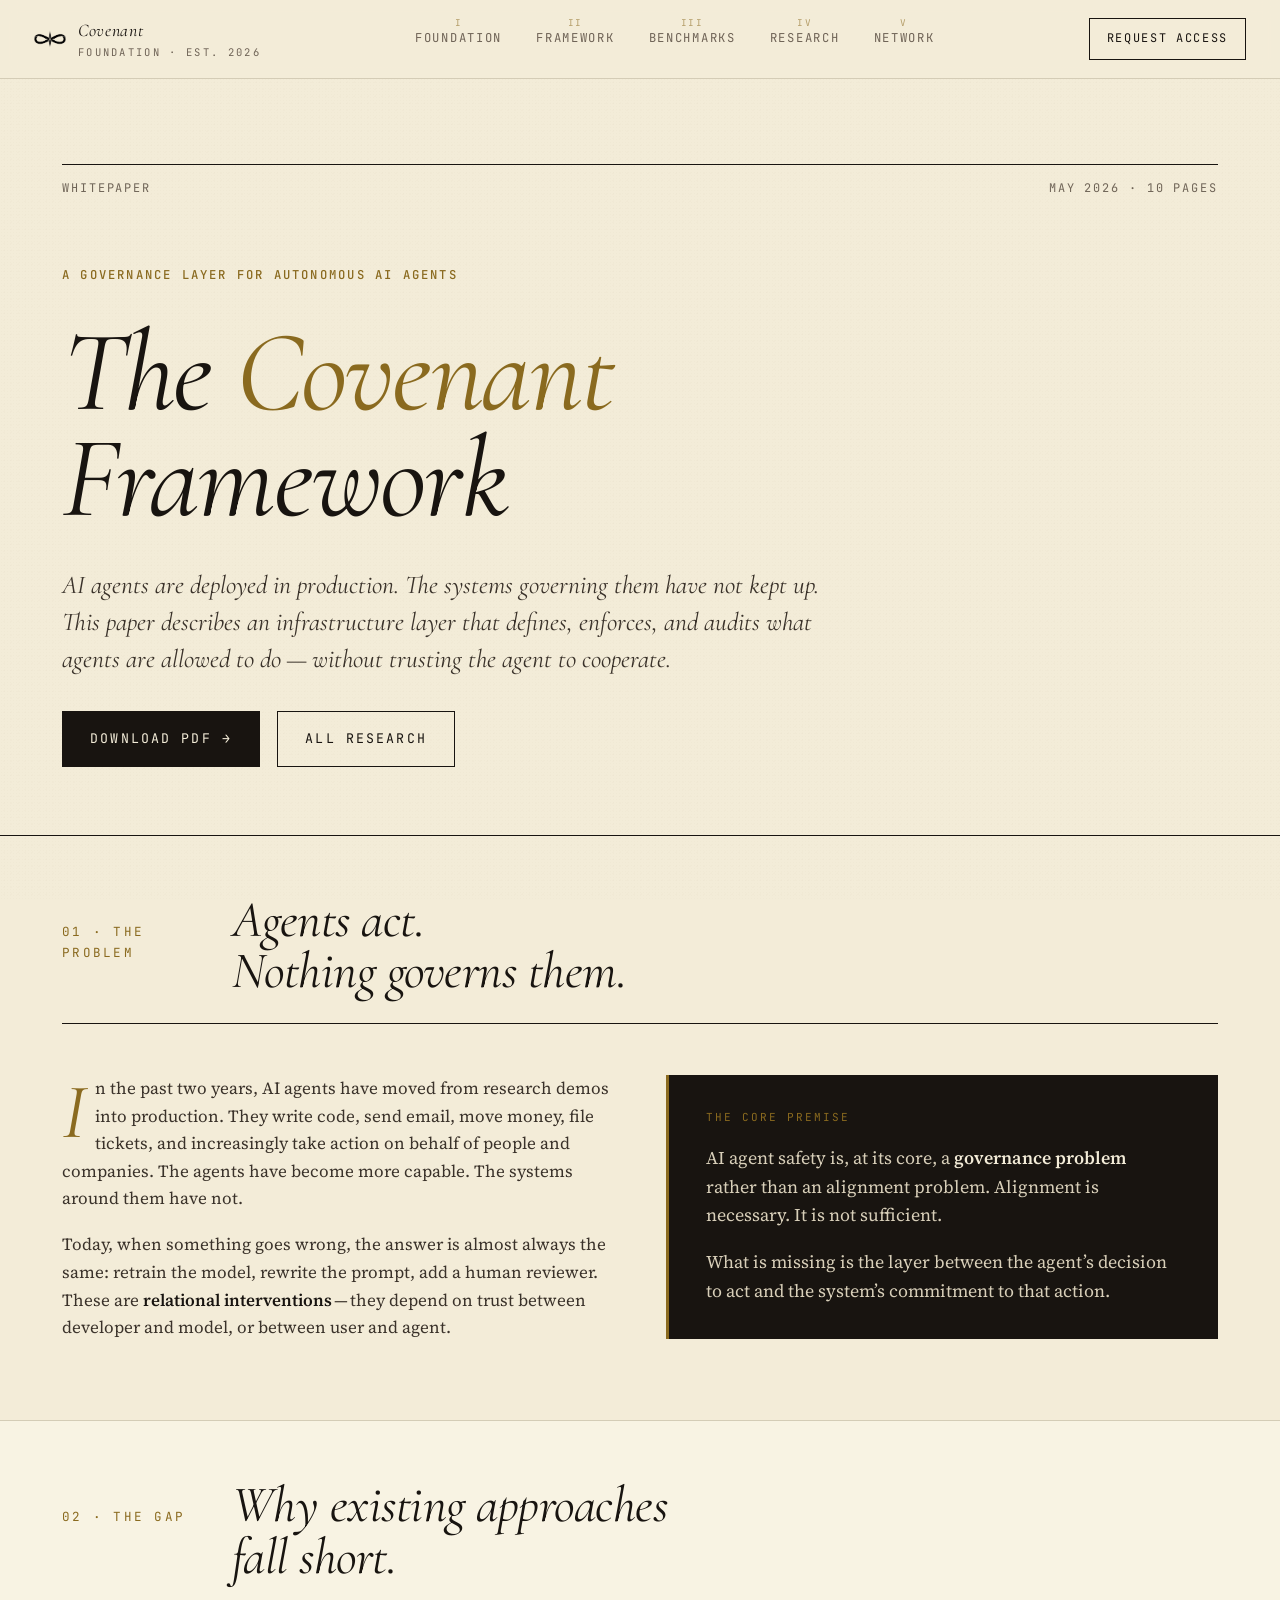
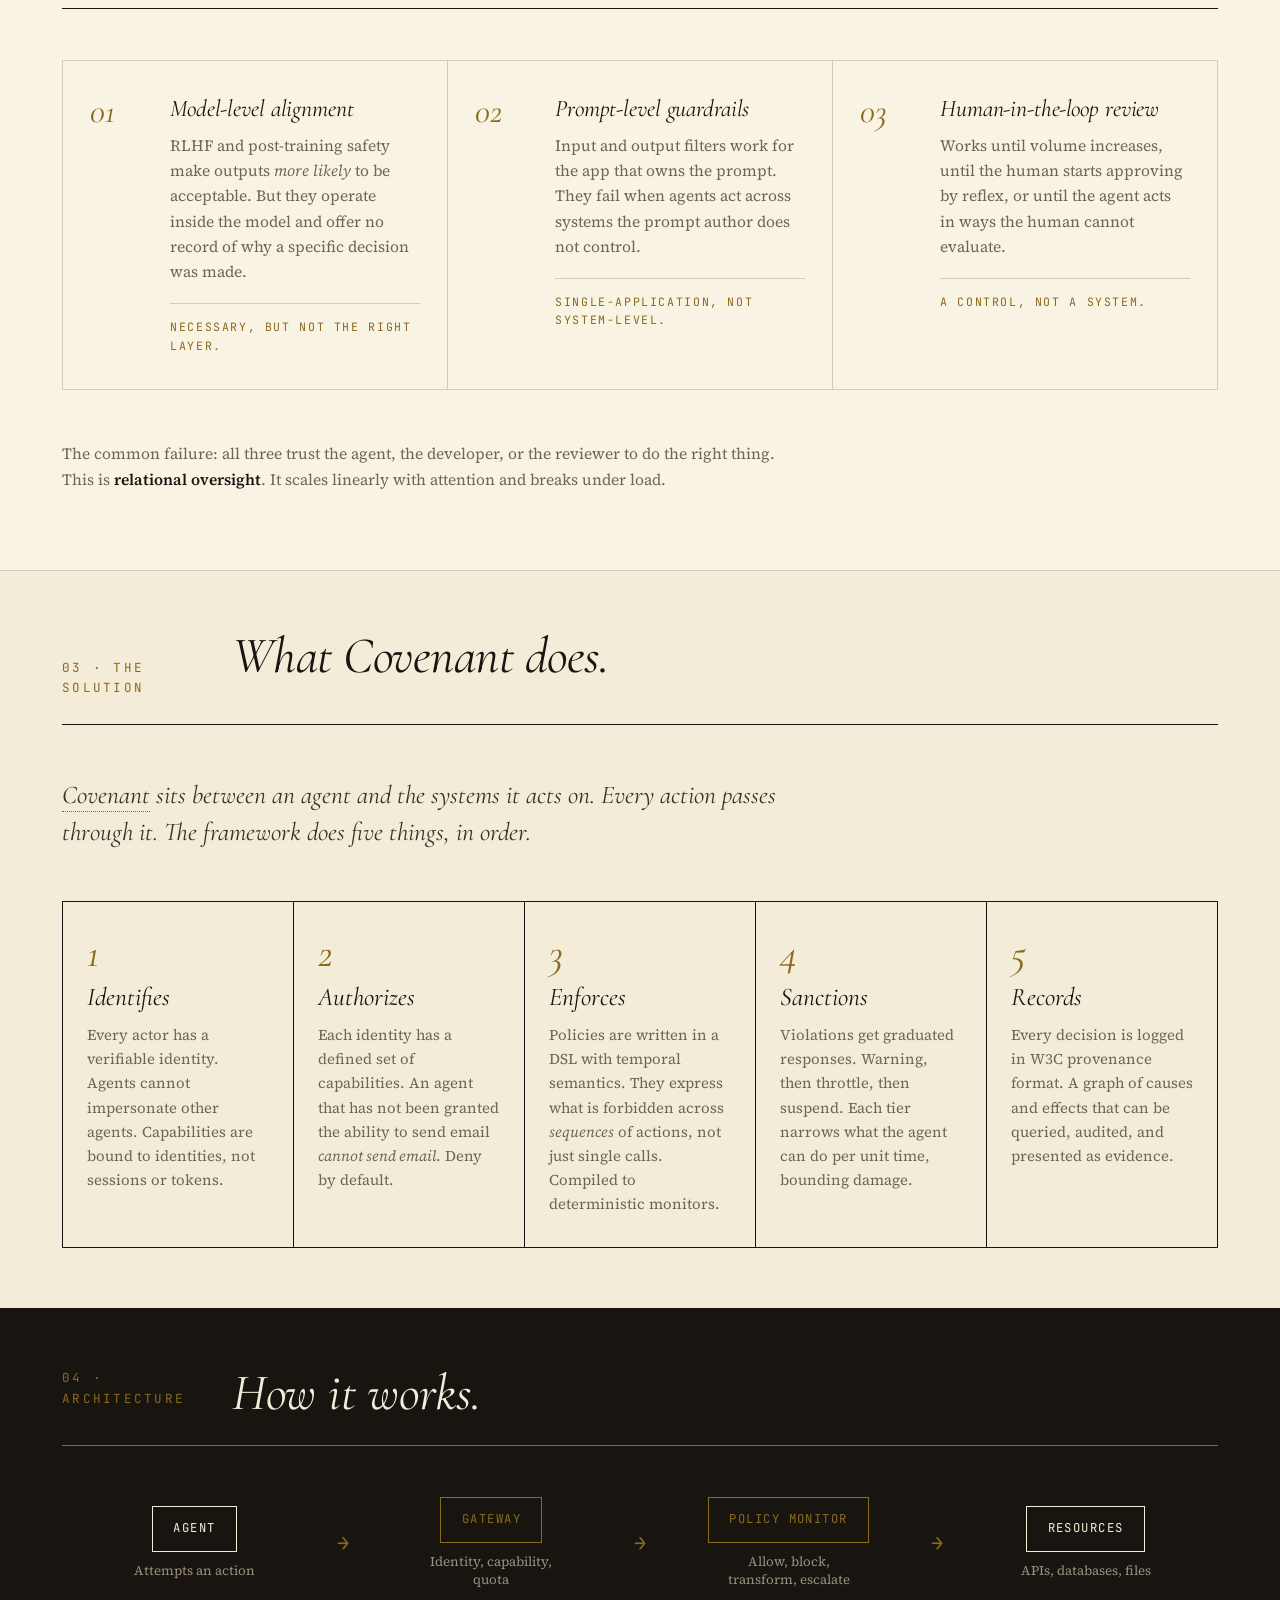
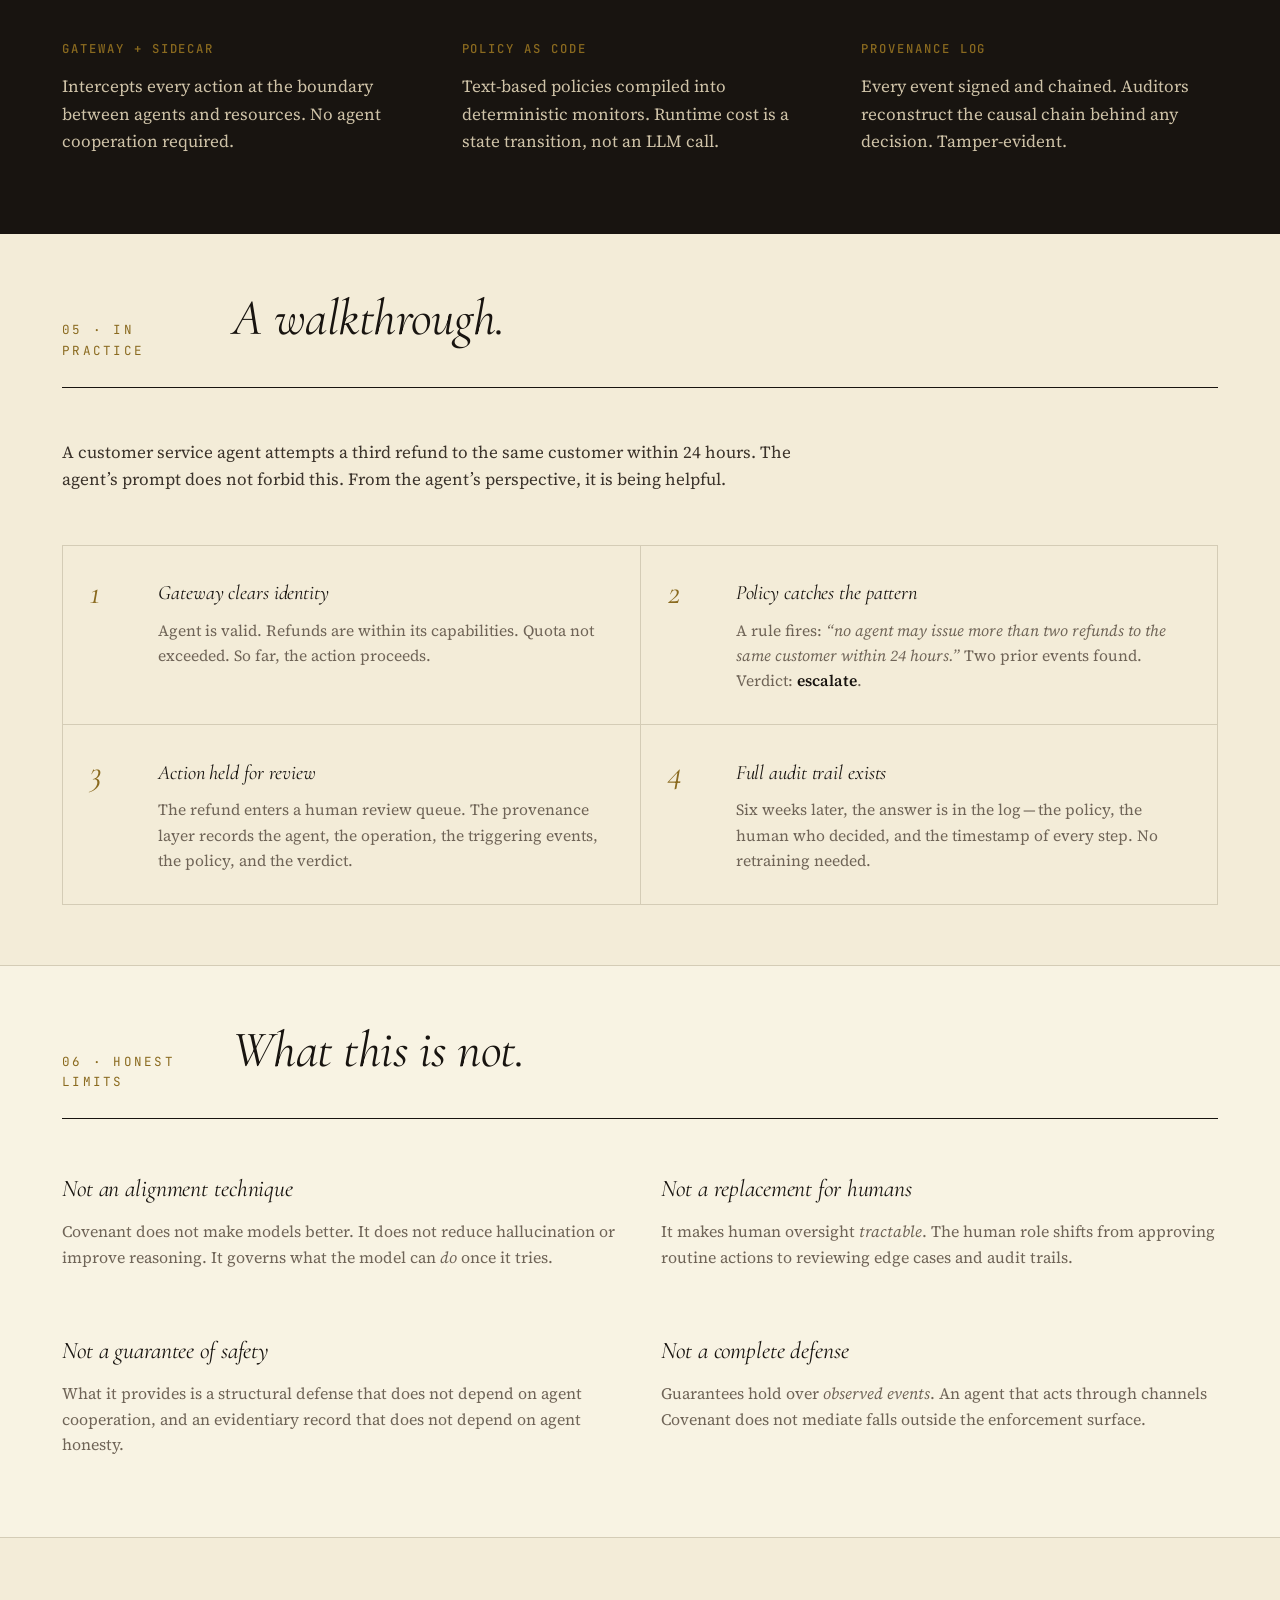
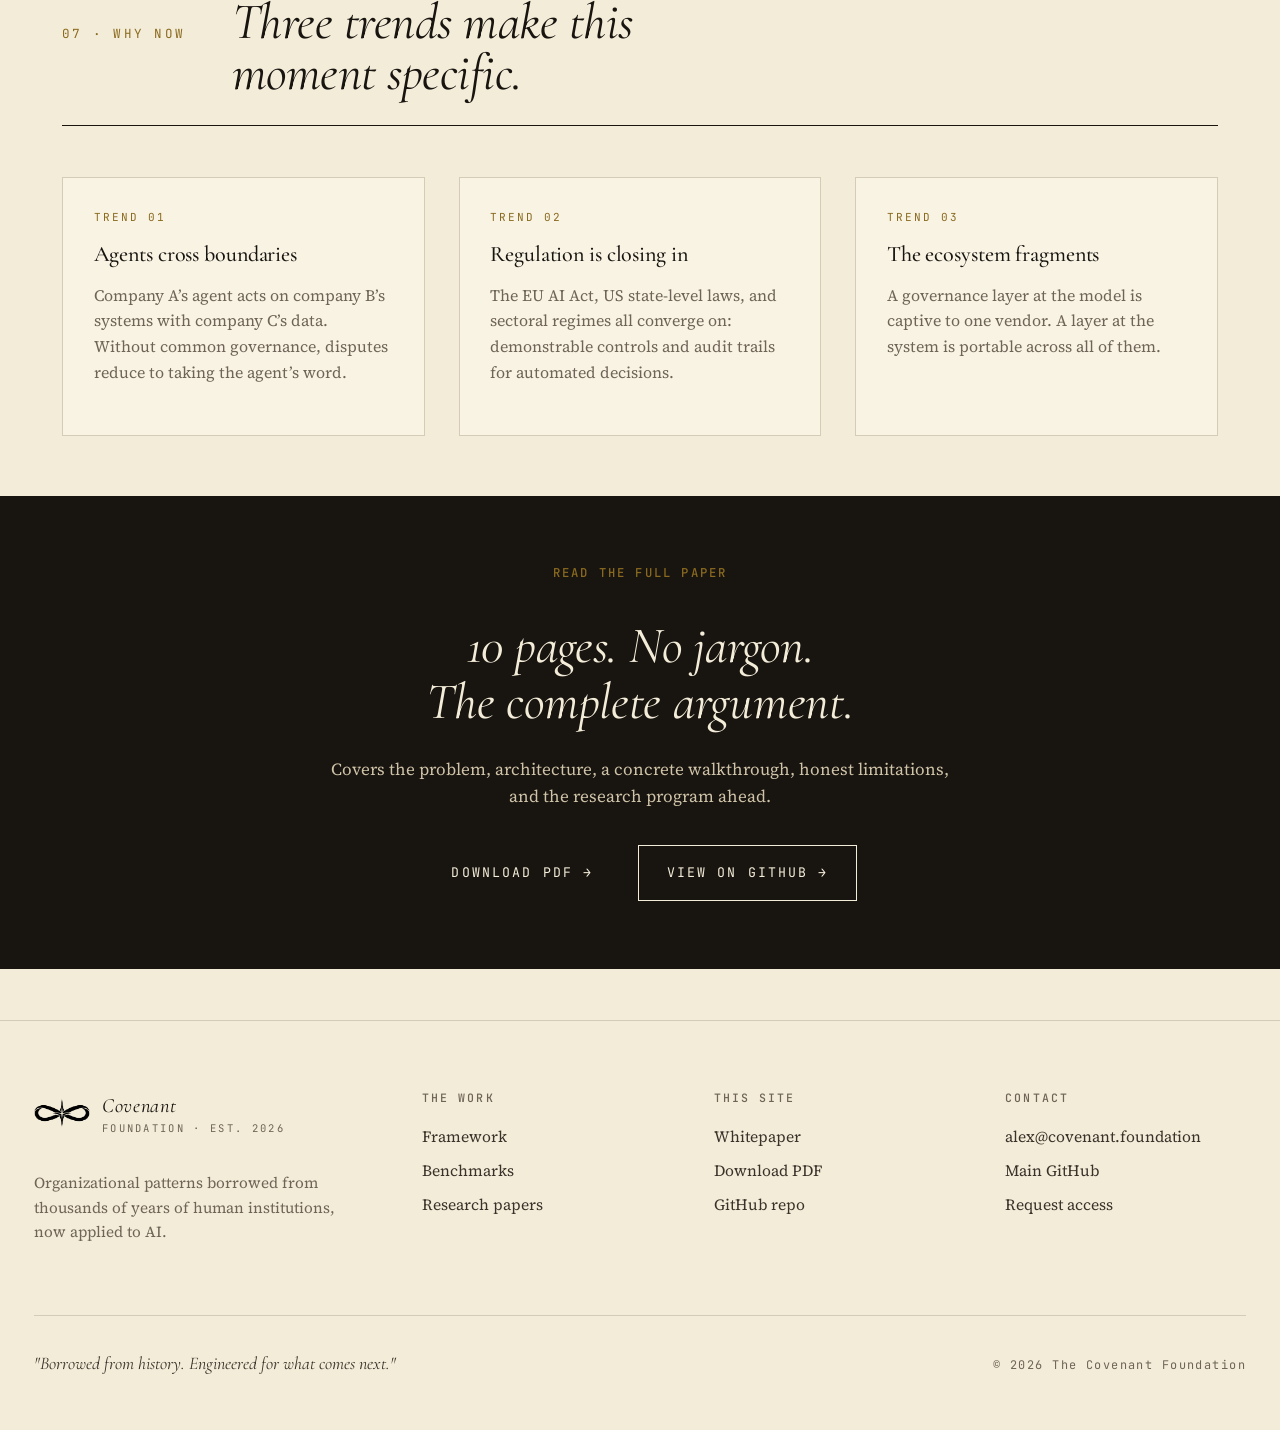
==== index.html @ aac6d26b "Initial commit: whitepaper site + benchmarking kit Public research site with: - Non-technical whitep" ====
<!DOCTYPE html>
<html lang="en">
<head>
<meta charset="UTF-8"><meta name="viewport" content="width=device-width, initial-scale=1.0">
<title>Whitepaper - Covenant Foundation</title>
<meta name="description" content="The Covenant Framework: A Governance Layer for Autonomous AI Agents. Read the non-technical whitepaper.">
<meta property="og:title" content="The Covenant Framework — Whitepaper">
<meta property="og:description" content="A governance layer that defines, enforces, and audits agent behavior at execution time.">
<meta property="og:type" content="article">
<meta property="og:url" content="https://covenant.foundation/whitepaper.html">
<link rel="preconnect" href="https://fonts.googleapis.com">
<link rel="preconnect" href="https://fonts.gstatic.com" crossorigin>
<link href="https://fonts.googleapis.com/css2?family=Cormorant+Garamond:ital,wght@0,400;0,500;0,600;1,400;1,500;1,600&family=JetBrains+Mono:wght@400;500&family=Source+Serif+4:ital,opsz,wght@0,8..60,400;0,8..60,500;0,8..60,600;1,8..60,400&display=swap" rel="stylesheet">
<link rel="stylesheet" href="styles.css">
<link rel="stylesheet" href="whitepaper.css">
</head>
<body data-screen-label="Whitepaper">
<nav class="nav"><div class="nav-inner">
  <a href="https://covenant.foundation" class="nav-brand"><img class="mark" src="assets/logo.png" alt="Covenant" aria-hidden="true"><span><span class="word">Covenant</span><small>Foundation &middot; est. 2026</small></span></a>
  <div class="nav-links">
    <a data-num="I" href="https://covenant.foundation/foundation.html">Foundation</a>
    <a data-num="II" href="https://covenant.foundation/framework.html">Framework</a>
    <a data-num="III" href="https://covenant.foundation/benchmarks.html">Benchmarks</a>
    <a data-num="IV" href="https://covenant.foundation/research.html">Research</a>
    <a data-num="V" href="https://covenant.foundation/network.html">Network</a>
  </div>
  <button class="nav-toggle" aria-label="Menu" aria-expanded="false">Menu</button>
  <a class="nav-cta" href="https://covenant.foundation/network.html#access">Request access</a>
</div></nav>

<!-- HERO -->
<section style="padding: 5rem 0 4rem; border-bottom: 1px solid var(--ink);"><div class="shell">
  <div class="flex-between" style="font-family: var(--mono); font-size: 0.7rem; letter-spacing: 0.16em; text-transform: uppercase; color: var(--ink-3); border-top: 1px solid var(--ink); padding-top: 0.8rem; margin-bottom: 4rem;">
    <span>Whitepaper</span><span>May 2026 &middot; 10 pages</span>
  </div>
  <div class="h-sub mb-2 rise">A Governance Layer for Autonomous AI Agents</div>
  <h1 class="display-1 rise rise-2" style="color: var(--ink); margin-bottom: 2rem;">The <em style="color: var(--gold);">Covenant</em><br>Framework</h1>
  <p class="lede measure-wide rise rise-3">AI agents are deployed in production. The systems governing them have not kept up. This paper describes an infrastructure layer that defines, enforces, and audits what agents are allowed to do&thinsp;&mdash;&thinsp;without trusting the agent to cooperate.</p>
  <div class="flex gap-1 mt-2 rise rise-4" style="flex-wrap: wrap;">
    <a class="btn btn-primary" href="Covenant_Framework_Whitepaper.pdf">Download PDF <span class="arrow">&rarr;</span></a>
    <a class="btn" href="https://covenant.foundation/research.html">All research</a>
  </div>
</div></section>

<!-- 01 THE PROBLEM -->
<section><div class="shell">
  <div class="section-head"><div class="num">01 &middot; The Problem</div><h2>Agents act.<br>Nothing governs them.</h2></div>
  <div class="grid-2" style="gap: 3rem;">
    <div>
      <p class="dropcap">In the past two years, AI agents have moved from research demos into production. They write code, send email, move money, file tickets, and increasingly take action on behalf of people and companies. The agents have become more capable. The systems around them have not.</p>
      <p>Today, when something goes wrong, the answer is almost always the same: retrain the model, rewrite the prompt, add a human reviewer. These are <strong>relational interventions</strong>&thinsp;&mdash;&thinsp;they depend on trust between developer and model, or between user and agent.</p>
    </div>
    <div>
      <div class="wp-callout">
        <div class="wpc-label">The core premise</div>
        <p class="wpc-text">AI agent safety is, at its core, a <strong>governance problem</strong> rather than an alignment problem. Alignment is necessary. It is not sufficient.</p>
        <p class="wpc-text" style="margin-bottom: 0;">What is missing is the layer between the agent&rsquo;s decision to act and the system&rsquo;s commitment to that action.</p>
      </div>
    </div>
  </div>
</div></section>

<!-- 02 WHY EXISTING APPROACHES FALL SHORT -->
<section style="background: var(--paper-soft); border-top: 1px solid var(--rule); border-bottom: 1px solid var(--rule);"><div class="shell">
  <div class="section-head"><div class="num">02 &middot; The Gap</div><h2>Why existing approaches<br>fall short.</h2></div>
  <div class="wp-approaches">
    <div class="wp-approach">
      <div class="wpa-num">01</div>
      <div>
        <h3>Model-level alignment</h3>
        <p>RLHF and post-training safety make outputs <em>more likely</em> to be acceptable. But they operate inside the model and offer no record of why a specific decision was made.</p>
        <div class="wpa-verdict">Necessary, but not the right layer.</div>
      </div>
    </div>
    <div class="wp-approach">
      <div class="wpa-num">02</div>
      <div>
        <h3>Prompt-level guardrails</h3>
        <p>Input and output filters work for the app that owns the prompt. They fail when agents act across systems the prompt author does not control.</p>
        <div class="wpa-verdict">Single-application, not system-level.</div>
      </div>
    </div>
    <div class="wp-approach">
      <div class="wpa-num">03</div>
      <div>
        <h3>Human-in-the-loop review</h3>
        <p>Works until volume increases, until the human starts approving by reflex, or until the agent acts in ways the human cannot evaluate.</p>
        <div class="wpa-verdict">A control, not a system.</div>
      </div>
    </div>
  </div>
  <p class="dim mt-3" style="font-size: 0.92rem; max-width: 44rem;">The common failure: all three trust the agent, the developer, or the reviewer to do the right thing. This is <strong>relational oversight</strong>. It scales linearly with attention and breaks under load.</p>
</div></section>

<!-- 03 WHAT COVENANT DOES -->
<section><div class="shell">
  <div class="section-head"><div class="num">03 &middot; The Solution</div><h2>What Covenant does.</h2></div>
  <p class="lede measure-wide mb-3">Covenant sits between an agent and the systems it acts on. Every action passes through it. The framework does five things, in order.</p>
  <div class="wp-five">
    <div class="wp-func"><div class="wpf-num">1</div><div class="wpf-name">Identifies</div><p>Every actor has a verifiable identity. Agents cannot impersonate other agents. Capabilities are bound to identities, not sessions or tokens.</p></div>
    <div class="wp-func"><div class="wpf-num">2</div><div class="wpf-name">Authorizes</div><p>Each identity has a defined set of capabilities. An agent that has not been granted the ability to send email <em>cannot send email</em>. Deny by default.</p></div>
    <div class="wp-func"><div class="wpf-num">3</div><div class="wpf-name">Enforces</div><p>Policies are written in a DSL with temporal semantics. They express what is forbidden across <em>sequences</em> of actions, not just single calls. Compiled to deterministic monitors.</p></div>
    <div class="wp-func"><div class="wpf-num">4</div><div class="wpf-name">Sanctions</div><p>Violations get graduated responses. Warning, then throttle, then suspend. Each tier narrows what the agent can do per unit time, bounding damage.</p></div>
    <div class="wp-func"><div class="wpf-num">5</div><div class="wpf-name">Records</div><p>Every decision is logged in W3C provenance format. A graph of causes and effects that can be queried, audited, and presented as evidence.</p></div>
  </div>
</div></section>

<!-- 04 ARCHITECTURE -->
<section style="background: var(--ink); color: var(--paper); border-top: 1px solid var(--ink);"><div class="shell">
  <div style="display:grid; grid-template-columns: 8rem 1fr; gap: 2rem; margin-bottom: 3rem; padding-bottom: 1.5rem; border-bottom: 1px solid var(--gold);">
    <div style="font-family: var(--mono); font-size: 0.74rem; letter-spacing: 0.18em; text-transform: uppercase; color: var(--gold);">04 &middot; Architecture</div>
    <h2 style="color: var(--paper); font-family: var(--display); font-style: italic; font-weight: 400; font-size: clamp(2rem, 4vw, 3.4rem); line-height: 1;">How it works.</h2>
  </div>
  <div class="wp-arch-flow">
    <div class="waf-step"><div class="waf-icon">Agent</div><div class="waf-desc">Attempts an action</div></div>
    <div class="waf-arrow">&rarr;</div>
    <div class="waf-step"><div class="waf-icon waf-gold">Gateway</div><div class="waf-desc">Identity, capability, quota</div></div>
    <div class="waf-arrow">&rarr;</div>
    <div class="waf-step"><div class="waf-icon waf-gold">Policy Monitor</div><div class="waf-desc">Allow, block, transform, escalate</div></div>
    <div class="waf-arrow">&rarr;</div>
    <div class="waf-step"><div class="waf-icon">Resources</div><div class="waf-desc">APIs, databases, files</div></div>
  </div>
  <div class="wp-arch-details">
    <div><h4 class="wp-detail-h">Gateway + Sidecar</h4><p style="color: #cfc3a8;">Intercepts every action at the boundary between agents and resources. No agent cooperation required.</p></div>
    <div><h4 class="wp-detail-h">Policy as Code</h4><p style="color: #cfc3a8;">Text-based policies compiled into deterministic monitors. Runtime cost is a state transition, not an LLM call.</p></div>
    <div><h4 class="wp-detail-h">Provenance Log</h4><p style="color: #cfc3a8;">Every event signed and chained. Auditors reconstruct the causal chain behind any decision. Tamper-evident.</p></div>
  </div>
</div></section>

<!-- 05 WALKTHROUGH -->
<section><div class="shell">
  <div class="section-head"><div class="num">05 &middot; In Practice</div><h2>A walkthrough.</h2></div>
  <p class="measure-wide mb-3">A customer service agent attempts a third refund to the same customer within 24 hours. The agent&rsquo;s prompt does not forbid this. From the agent&rsquo;s perspective, it is being helpful.</p>
  <div class="wp-walkthrough">
    <div class="wpw-step"><div class="wpw-num">1</div><div><h4>Gateway clears identity</h4><p>Agent is valid. Refunds are within its capabilities. Quota not exceeded. So far, the action proceeds.</p></div></div>
    <div class="wpw-step"><div class="wpw-num">2</div><div><h4>Policy catches the pattern</h4><p>A rule fires: <em>&ldquo;no agent may issue more than two refunds to the same customer within 24 hours.&rdquo;</em> Two prior events found. Verdict: <strong>escalate</strong>.</p></div></div>
    <div class="wpw-step"><div class="wpw-num">3</div><div><h4>Action held for review</h4><p>The refund enters a human review queue. The provenance layer records the agent, the operation, the triggering events, the policy, and the verdict.</p></div></div>
    <div class="wpw-step"><div class="wpw-num">4</div><div><h4>Full audit trail exists</h4><p>Six weeks later, the answer is in the log&thinsp;&mdash;&thinsp;the policy, the human who decided, and the timestamp of every step. No retraining needed.</p></div></div>
  </div>
</div></section>

<!-- 06 HONEST LIMITS -->
<section style="background: var(--paper-soft); border-top: 1px solid var(--rule); border-bottom: 1px solid var(--rule);"><div class="shell">
  <div class="section-head"><div class="num">06 &middot; Honest Limits</div><h2>What this is not.</h2></div>
  <div class="wp-nots">
    <div class="wp-not"><h3>Not an alignment technique</h3><p>Covenant does not make models better. It does not reduce hallucination or improve reasoning. It governs what the model can <em>do</em> once it tries.</p></div>
    <div class="wp-not"><h3>Not a replacement for humans</h3><p>It makes human oversight <em>tractable</em>. The human role shifts from approving routine actions to reviewing edge cases and audit trails.</p></div>
    <div class="wp-not"><h3>Not a guarantee of safety</h3><p>What it provides is a structural defense that does not depend on agent cooperation, and an evidentiary record that does not depend on agent honesty.</p></div>
    <div class="wp-not"><h3>Not a complete defense</h3><p>Guarantees hold over <em>observed events</em>. An agent that acts through channels Covenant does not mediate falls outside the enforcement surface.</p></div>
  </div>
</div></section>

<!-- 07 WHY NOW -->
<section><div class="shell">
  <div class="section-head"><div class="num">07 &middot; Why Now</div><h2>Three trends make this<br>moment specific.</h2></div>
  <div class="grid-3">
    <div class="card"><div class="tag">Trend 01</div><h3>Agents cross boundaries</h3><p>Company A&rsquo;s agent acts on company B&rsquo;s systems with company C&rsquo;s data. Without common governance, disputes reduce to taking the agent&rsquo;s word.</p></div>
    <div class="card"><div class="tag">Trend 02</div><h3>Regulation is closing in</h3><p>The EU AI Act, US state-level laws, and sectoral regimes all converge on: demonstrable controls and audit trails for automated decisions.</p></div>
    <div class="card"><div class="tag">Trend 03</div><h3>The ecosystem fragments</h3><p>A governance layer at the model is captive to one vendor. A layer at the system is portable across all of them.</p></div>
  </div>
</div></section>

<!-- CTA -->
<section style="background: var(--ink); color: var(--paper); padding: 4rem 0;"><div class="shell center">
  <div class="h-sub mb-2" style="color: var(--gold);">Read the full paper</div>
  <h2 style="color: var(--paper); font-family: var(--display); font-style: italic; font-weight: 400; font-size: clamp(2rem, 4vw, 3.4rem); line-height: 1.1; margin-bottom: 1.5rem;">10 pages. No jargon.<br>The complete argument.</h2>
  <p style="color: #cfc3a8; max-width: 38rem; margin: 0 auto 2rem;">Covers the problem, architecture, a concrete walkthrough, honest limitations, and the research program ahead.</p>
  <div class="flex gap-1" style="justify-content: center; flex-wrap: wrap;">
    <a class="btn btn-primary" href="Covenant_Framework_Whitepaper.pdf">Download PDF <span class="arrow">&rarr;</span></a>
    <a class="btn" style="border-color: var(--paper); color: var(--paper);" href="https://github.com/asalsali/covenant-framework">View on GitHub <span class="arrow">&rarr;</span></a>
  </div>
</div></section>

<footer class="foot"><div class="shell-wide">
  <div class="foot-grid">
    <div><a href="https://covenant.foundation" class="nav-brand" style="margin-bottom: 1rem; display:inline-flex;"><img class="mark" src="assets/logo.png" alt="Covenant" style="width: 56px;"><span><span class="word" style="font-family: var(--display); font-style: italic; font-size: 1.2rem; color: var(--ink);">Covenant</span><small style="font-family: var(--mono); font-size: 0.62rem; letter-spacing: 0.22em; text-transform: uppercase; color: var(--ink-3); display:block;">Foundation &middot; est. 2026</small></span></a><p class="dim" style="font-size: 0.9rem; max-width: 22rem; margin-top: 1rem;">Organizational patterns borrowed from thousands of years of human institutions, now applied to AI.</p></div>
    <div><h4>The Work</h4><ul><li><a href="https://covenant.foundation/framework.html">Framework</a></li><li><a href="https://covenant.foundation/benchmarks.html">Benchmarks</a></li><li><a href="https://covenant.foundation/research.html">Research papers</a></li></ul></div>
    <div><h4>This Site</h4><ul><li><a href="index.html">Whitepaper</a></li><li><a href="Covenant_Framework_Whitepaper.pdf">Download PDF</a></li><li><a href="https://github.com/asalsali/covenant-research">GitHub repo</a></li></ul></div>
    <div><h4>Contact</h4><ul><li><a href="mailto:alex@covenant.foundation">alex@covenant.foundation</a></li><li><a href="https://github.com/asalsali/covenant-framework">Main GitHub</a></li><li><a href="https://covenant.foundation/network.html#access">Request access</a></li></ul></div>
  </div>
  <div class="foot-bottom"><span class="foot-verse">"Borrowed from history. Engineered for what comes next."</span><span>&copy; 2026 The Covenant Foundation</span></div>
</div></footer>
<script>
var here=location.pathname.split('/').pop()||'index.html';document.querySelectorAll('.nav-links a').forEach(function(a){if(a.getAttribute('href')===here)a.classList.add('is-active')});
var toggle=document.querySelector('.nav-toggle'),links=document.querySelector('.nav-links');if(toggle&&links){toggle.addEventListener('click',function(){var open=links.classList.toggle('is-open');toggle.setAttribute('aria-expanded',open);toggle.textContent=open?'Close':'Menu'});}
</script>
<script src="glossary-data.js"></script>
<script src="glossary-tooltips.js"></script>
</body></html>
---- styles.css ----
/* ============================================================
   COVENANT FOUNDATION — editorial design system
   Parchment daylight + deep ink + institutional gold
   ============================================================ */

:root {
  /* Paper & ink */
  --paper:        #f3ecd8;
  --paper-deep:   #ebe1c6;
  --paper-soft:   #f8f3e3;
  --ivory:        #fbf7eb;
  --ink:          #181410;
  --ink-2:        #3a322a;
  --ink-3:        #6f6457;
  --ink-4:        #9a8e7c;
  --rule:         #d4ccb6;
  --rule-soft:    #e3dcc4;

  /* Accents */
  --gold:         #8a6a1f;
  --gold-bright:  #b48a2a;
  --gold-glow:    rgba(180, 138, 42, 0.14);
  --oxblood:      #6b2a2a;
  --night:        #14110d;

  /* Type */
  --display: "Cormorant Garamond", "EB Garamond", Georgia, serif;
  --body:    "Source Serif 4", "Source Serif Pro", Georgia, serif;
  --mono:    "JetBrains Mono", ui-monospace, "SF Mono", Menlo, monospace;

  /* Rhythm */
  --col:    72rem;
  --gutter: 2rem;
}

*, *::before, *::after { box-sizing: border-box; margin: 0; padding: 0; }
html { scroll-behavior: smooth; font-size: 17px; }

body {
  background: var(--paper);
  color: var(--ink-2);
  font-family: var(--body);
  font-weight: 400;
  line-height: 1.62;
  -webkit-font-smoothing: antialiased;
  text-rendering: optimizeLegibility;
  overflow-x: hidden;
}

/* subtle paper grain */
body::before {
  content: "";
  position: fixed;
  inset: 0;
  pointer-events: none;
  z-index: 1;
  opacity: 0.35;
  mix-blend-mode: multiply;
  background-image:
    radial-gradient(rgba(78,60,30,0.05) 1px, transparent 1px),
    radial-gradient(rgba(78,60,30,0.04) 1px, transparent 1px);
  background-size: 3px 3px, 7px 7px;
  background-position: 0 0, 1px 2px;
}

::selection { background: var(--gold-glow); color: var(--ink); }

/* ── Layout ─────────────────────────────────────────────────── */

.shell { max-width: var(--col); margin: 0 auto; padding: 0 var(--gutter); position: relative; z-index: 2; }
.shell-wide { max-width: 88rem; margin: 0 auto; padding: 0 var(--gutter); position: relative; z-index: 2; }
.measure { max-width: 38rem; }
.measure-wide { max-width: 46rem; }

section { padding: 3.5rem 0; position: relative; }

/* ── Type ───────────────────────────────────────────────────── */

h1, h2, h3, h4 { font-family: var(--display); color: var(--ink); font-weight: 500; letter-spacing: -0.005em; }

.display-1 {
  font-size: clamp(3.2rem, 9vw, 8rem);
  line-height: 0.92;
  letter-spacing: -0.02em;
  font-weight: 400;
  font-style: italic;
}
.display-2 {
  font-size: clamp(2.4rem, 5.5vw, 4.2rem);
  line-height: 1.02;
  letter-spacing: -0.015em;
  font-weight: 500;
}
.display-3 {
  font-size: clamp(1.8rem, 3vw, 2.6rem);
  line-height: 1.12;
  font-weight: 500;
}

.h-sub {
  font-family: var(--mono);
  font-size: 0.72rem;
  text-transform: uppercase;
  letter-spacing: 0.18em;
  color: var(--gold);
  font-weight: 500;
}

.lede {
  font-family: var(--display);
  font-style: italic;
  font-weight: 400;
  font-size: clamp(1.3rem, 2vw, 1.7rem);
  line-height: 1.45;
  color: var(--ink-2);
}

p { color: var(--ink-2); margin-bottom: 1.1rem; }
p.tight { margin-bottom: 0.5rem; }
.dim { color: var(--ink-3); }

a { color: var(--gold); text-decoration: none; border-bottom: 1px solid transparent; transition: border-color .2s, color .2s; }
a:hover { border-bottom-color: var(--gold); }

strong { color: var(--ink); font-weight: 600; }
em { font-style: italic; }

/* drop cap */
.dropcap::first-letter {
  font-family: var(--display);
  font-style: italic;
  font-weight: 400;
  float: left;
  font-size: 4.6em;
  line-height: 0.82;
  padding-right: 0.12em;
  padding-top: 0.06em;
  color: var(--gold);
}

/* ── Site nav ───────────────────────────────────────────────── */

.nav {
  position: sticky;
  top: 0;
  z-index: 50;
  background: color-mix(in oklab, var(--paper) 92%, transparent);
  backdrop-filter: blur(8px);
  border-bottom: 1px solid var(--rule);
}
.nav-inner {
  max-width: 88rem;
  margin: 0 auto;
  padding: 1rem var(--gutter);
  display: grid;
  grid-template-columns: auto 1fr auto;
  align-items: center;
  gap: 2rem;
}
.nav-brand {
  display: flex; align-items: center; gap: 0.7rem;
  color: var(--ink); border-bottom: none;
  font-family: var(--display);
  font-size: 1.05rem;
  letter-spacing: 0.04em;
}
.nav-brand .mark { width: 32px; height: auto; display: block; }
.nav-brand .word { font-style: italic; }
.nav-brand small {
  font-family: var(--mono);
  font-size: 0.62rem;
  letter-spacing: 0.22em;
  text-transform: uppercase;
  color: var(--ink-3);
  display: block;
  margin-top: -2px;
}
.nav-links {
  display: flex; gap: 2rem; justify-content: center;
  font-family: var(--mono);
  font-size: 0.72rem;
  text-transform: uppercase;
  letter-spacing: 0.14em;
}
.nav-links a {
  color: var(--ink-3); border-bottom: none;
  position: relative;
  padding: 0.25rem 0;
}
.nav-links a::before {
  content: attr(data-num);
  position: absolute;
  top: -10px; left: 50%; transform: translateX(-50%);
  font-size: 0.55rem;
  color: var(--gold);
  opacity: 0.6;
}
.nav-links a:hover, .nav-links a.is-active { color: var(--ink); }
.nav-links a.is-active::after {
  content: "";
  position: absolute;
  left: -8px; right: -8px; bottom: -6px;
  height: 1px; background: var(--gold);
}
.nav-cta {
  font-family: var(--mono);
  font-size: 0.7rem;
  text-transform: uppercase;
  letter-spacing: 0.14em;
  padding: 0.6rem 1rem;
  border: 1px solid var(--ink);
  color: var(--ink);
  border-bottom: 1px solid var(--ink);
  transition: background .2s, color .2s;
}
.nav-cta:hover { background: var(--ink); color: var(--paper); }

/* Mobile nav toggle */
.nav-toggle {
  display: none;
  background: none;
  border: 1px solid var(--ink);
  padding: 0.5rem 0.7rem;
  cursor: pointer;
  font-family: var(--mono);
  font-size: 0.7rem;
  letter-spacing: 0.14em;
  text-transform: uppercase;
  color: var(--ink);
  min-height: 44px;
  align-items: center;
}
.nav-toggle:hover { background: var(--ink); color: var(--paper); }

@media (max-width: 820px) {
  .nav-inner { grid-template-columns: auto 1fr auto; gap: 1rem; }
  .nav-links {
    display: none;
    position: absolute;
    top: 100%;
    left: 0; right: 0;
    background: var(--paper);
    border-bottom: 1px solid var(--rule);
    padding: 1.5rem var(--gutter);
    flex-direction: column;
    gap: 0;
    box-shadow: 0 12px 24px rgba(0,0,0,0.08);
    z-index: 100;
  }
  .nav-links.is-open { display: flex; }
  .nav-links a {
    padding: 0.9rem 0;
    border-bottom: 1px solid var(--rule);
    font-size: 0.82rem;
  }
  .nav-links a::before { display: none; }
  .nav-links a:last-child { border-bottom: none; }
  .nav-toggle { display: inline-flex; }
  .nav-cta { display: none; }
}

/* ── Buttons ────────────────────────────────────────────────── */

.btn {
  display: inline-flex; align-items: center; gap: 0.6rem;
  font-family: var(--mono);
  font-size: 0.78rem;
  text-transform: uppercase;
  letter-spacing: 0.16em;
  padding: 0.95rem 1.6rem;
  border: 1px solid var(--ink);
  color: var(--ink);
  background: transparent;
  cursor: pointer;
  border-bottom: 1px solid var(--ink);
  transition: all .25s;
}
.btn:hover { background: var(--ink); color: var(--paper); border-color: var(--ink); }
.btn.btn-primary {
  background: var(--ink);
  color: var(--paper);
}
.btn.btn-primary:hover {
  background: var(--gold);
  color: var(--night);
  border-color: var(--gold);
}
.btn .arrow {
  display: inline-block;
  transition: transform .25s;
}
.btn:hover .arrow { transform: translateX(4px); }

/* ── Cards ──────────────────────────────────────────────────── */

.card {
  background: var(--paper-soft);
  border: 1px solid var(--rule);
  padding: 1.8rem;
  position: relative;
}
.card .tag {
  font-family: var(--mono);
  font-size: 0.65rem;
  letter-spacing: 0.18em;
  text-transform: uppercase;
  color: var(--gold);
  margin-bottom: 0.6rem;
}
.card h3 { margin-bottom: 0.6rem; font-size: 1.3rem; }
.card p { font-size: 0.94rem; color: var(--ink-3); }

/* ── Tables ─────────────────────────────────────────────────── */

table { width: 100%; border-collapse: collapse; }
th {
  text-align: left;
  font-family: var(--mono);
  font-size: 0.65rem;
  text-transform: uppercase;
  letter-spacing: 0.14em;
  color: var(--ink-3);
  padding: 0.8rem 0.8rem 0.5rem;
  border-bottom: 1px solid var(--ink);
  font-weight: 500;
}
td {
  padding: 0.85rem 0.8rem;
  border-bottom: 1px solid var(--rule);
  font-size: 0.94rem;
  color: var(--ink-2);
  vertical-align: top;
}
td:first-child { color: var(--ink); }
tr:hover td { background: var(--paper-soft); }

/* ── Footer ─────────────────────────────────────────────────── */

.foot {
  border-top: 1px solid var(--rule);
  padding: 4rem 0 3rem;
  margin-top: 3rem;
}
.foot-grid {
  display: grid;
  grid-template-columns: 1.4fr 1fr 1fr 1fr;
  gap: 3rem;
  margin-bottom: 3rem;
}
@media (max-width: 760px) { .foot-grid { grid-template-columns: 1fr 1fr; } }
.foot h4 {
  font-family: var(--mono);
  font-size: 0.68rem;
  letter-spacing: 0.18em;
  text-transform: uppercase;
  color: var(--ink-3);
  margin-bottom: 1rem;
  font-weight: 500;
}
.foot ul { list-style: none; }
.foot ul li { margin-bottom: 0.5rem; font-size: 0.92rem; }
.foot ul a { color: var(--ink-2); border-bottom: none; }
.foot ul a:hover { color: var(--gold); }
.foot-bottom {
  display: flex; justify-content: space-between; align-items: baseline;
  font-family: var(--mono);
  font-size: 0.7rem;
  letter-spacing: 0.12em;
  color: var(--ink-3);
  padding-top: 2rem;
  border-top: 1px solid var(--rule);
  flex-wrap: wrap; gap: 1rem;
}
.foot-verse {
  font-family: var(--display);
  font-style: italic;
  font-size: 1.05rem;
  color: var(--ink-2);
  letter-spacing: 0;
  text-transform: none;
}

/* ── Glossary tooltips ── */
a.gloss {
  cursor: pointer;
  border-bottom: 1px dotted var(--gold);
  text-decoration: none;
  color: inherit;
  padding-bottom: 1px;
  transition: background .15s, color .15s;
}
a.gloss:hover, a.gloss:focus { outline: none; background: rgba(168, 130, 60, 0.10); color: var(--ink); }
.gloss-tip {
  position: absolute; display: none; z-index: 200;
  width: min(22rem, 92vw);
  background: var(--ink); color: var(--paper);
  border: 1px solid var(--gold);
  padding: 1rem 1.1rem 0.9rem;
  font-family: var(--body);
  box-shadow: 0 18px 40px rgba(0,0,0,0.25);
  opacity: 0; transform: translateY(-3px); transition: opacity .14s ease, transform .14s ease;
}
.gloss-tip.is-open { opacity: 1; transform: translateY(0); }
.gloss-tip .gt-eng { font-family: var(--mono); font-size: 0.62rem; letter-spacing: 0.18em; text-transform: uppercase; color: var(--gold); margin-bottom: 0.35rem; }
.gloss-tip .gt-term { font-family: var(--display); font-style: italic; font-size: 1.35rem; color: var(--paper); margin-bottom: 0.5rem; line-height: 1; }
.gloss-tip .gt-what { font-size: 0.92rem; color: #d8cfb9; line-height: 1.5; margin: 0 0 0.7rem; }
.gloss-tip .gt-link { font-family: var(--mono); font-size: 0.65rem; letter-spacing: 0.16em; text-transform: uppercase; color: var(--gold); text-decoration: none; border-bottom: 1px solid transparent; }
.gloss-tip .gt-link:hover { border-bottom-color: var(--gold); }

/* ── Utilities ──────────────────────────────────────────────── */

.grid-2 { display: grid; grid-template-columns: 1fr 1fr; gap: 3rem; }
.grid-3 { display: grid; grid-template-columns: repeat(3, 1fr); gap: 2rem; }
.grid-4 { display: grid; grid-template-columns: repeat(4, 1fr); gap: 1.5rem; }
@media (max-width: 820px) {
  .grid-2, .grid-3, .grid-4 { grid-template-columns: 1fr; gap: 2rem; }
}
.center { text-align: center; }
.flex { display: flex; }
.flex-between { display: flex; justify-content: space-between; align-items: baseline; }
.gap-1 { gap: 1rem; } .gap-2 { gap: 2rem; }
.mt-1 { margin-top: 1rem; } .mt-2 { margin-top: 2rem; } .mt-3 { margin-top: 3rem; } .mt-4 { margin-top: 4rem; }
.mb-1 { margin-bottom: 1rem; } .mb-2 { margin-bottom: 2rem; } .mb-3 { margin-bottom: 3rem; }

/* ── Animated mark ──────────────────────────────────────────── */
@keyframes rise {
  from { opacity: 0; transform: translateY(18px); }
  to   { opacity: 1; transform: translateY(0); }
}

.rise { animation: rise 0.9s cubic-bezier(.2,.7,.2,1) both; }
.rise-2 { animation-delay: .15s; }
.rise-3 { animation-delay: .3s; }
.rise-4 { animation-delay: .45s; }
.rise-5 { animation-delay: .6s; }

/* ── Mark (infinity-star) ──────────────────────────────────── */
.mark {
  display: inline-block;
  height: auto;
  object-fit: contain;
  vertical-align: middle;
}

/* Mark-draw — fade + scale entrance for the hero mark */
.mark-draw {
  opacity: 0;
  transform: scale(0.92);
  animation: mark-in 1.4s cubic-bezier(.2,.7,.2,1) 0.2s forwards;
}
@keyframes mark-in {
  to { opacity: 1; transform: scale(1); }
}

/* ── Verse layout — left column with chapter:verse ──────────── */
.verse-col {
  display: grid;
  grid-template-columns: 5rem 1fr;
  gap: 2rem;
}
.verse-col .v {
  font-family: var(--mono);
  font-size: 0.7rem;
  letter-spacing: 0.14em;
  text-transform: uppercase;
  color: var(--gold);
  padding-top: 0.55rem;
}
@media (max-width: 700px) {
  .verse-col { grid-template-columns: 1fr; gap: 0.4rem; }
  .verse-col .v { padding-top: 0; }
}

/* ── Big number ─────────────────────────────────────────────── */
.bignum {
  font-family: var(--display);
  font-weight: 500;
  font-style: italic;
  font-size: clamp(4rem, 12vw, 9rem);
  line-height: 0.9;
  color: var(--gold);
  letter-spacing: -0.04em;
}
.bignum .pct { font-size: 0.4em; vertical-align: super; font-style: normal; color: var(--ink-3); }

/* ── Marquee / kinetic ──────────────────────────────────────── */
.marquee {
  overflow: hidden;
  border-top: 1px solid var(--rule);
  border-bottom: 1px solid var(--rule);
  padding: 0.9rem 0;
  background: var(--paper-soft);
}
.marquee-track {
  display: flex; gap: 3rem;
  animation: scroll-x 50s linear infinite;
  width: max-content;
  font-family: var(--display);
  font-style: italic;
  font-size: 1.3rem;
  color: var(--ink-3);
  white-space: nowrap;
}
.marquee-track span::before {
  content: "\2726";
  color: var(--gold);
  margin-right: 3rem;
  font-style: normal;
}
@keyframes scroll-x {
  to { transform: translateX(-50%); }
}

/* Section header decorator */
.section-head {
  display: grid;
  grid-template-columns: 8rem 1fr;
  gap: 2rem;
  align-items: baseline;
  margin-bottom: 3rem;
  padding-bottom: 1.5rem;
  border-bottom: 1px solid var(--ink);
}
.section-head .num {
  font-family: var(--mono);
  font-size: 0.74rem;
  letter-spacing: 0.18em;
  text-transform: uppercase;
  color: var(--gold);
}
.section-head h2 {
  font-family: var(--display);
  font-style: italic;
  font-weight: 400;
  font-size: clamp(2rem, 4vw, 3.4rem);
  line-height: 1;
  letter-spacing: -0.01em;
}
@media (max-width: 700px) {
  .section-head { grid-template-columns: 1fr; gap: 0.4rem; }
}

/* Highlight inline */
mark.gold {
  background: linear-gradient(180deg, transparent 60%, var(--gold-glow) 60%);
  color: inherit;
  padding: 0 0.1em;
}

/* ── Mapping grid (index page) ──────────────────────────────── */
.mapping-grid {
  display: grid;
  grid-template-columns: repeat(3, 1fr);
  gap: 0;
  border-top: 1px solid var(--rule);
  border-left: 1px solid var(--rule);
}
@media (max-width: 820px) { .mapping-grid { grid-template-columns: repeat(2, 1fr); } }
@media (max-width: 560px) { .mapping-grid { grid-template-columns: 1fr; } }

.mapping-cell {
  padding: 1.4rem 1.2rem;
  border-right: 1px solid var(--rule);
  border-bottom: 1px solid var(--rule);
  cursor: default;
  position: relative;
  transition: background .25s;
  min-height: 130px;
  background: var(--paper);
}
.mapping-cell:hover { background: var(--ink); color: var(--paper); }
.mapping-cell:hover .mc-prob,
.mapping-cell:hover .mc-pat,
.mapping-cell:hover .mc-feat { color: var(--paper); }
.mapping-cell:hover .mc-num { color: var(--gold-bright); }
.mapping-cell:hover .mc-arrow { color: var(--gold-bright); opacity: 1; }

.mc-num {
  position: absolute; top: 0.6rem; right: 0.8rem;
  font-family: var(--mono); font-size: 0.62rem; letter-spacing: 0.14em; color: var(--ink-4);
}
.mc-prob {
  font-family: var(--mono); font-size: 0.62rem; letter-spacing: 0.14em;
  text-transform: uppercase; color: var(--ink-3);
  margin-bottom: 0.45rem;
}
.mc-pat {
  font-family: var(--display); font-style: italic; font-size: 1.3rem; line-height: 1.1;
  color: var(--ink); margin-bottom: 0.45rem;
}
.mc-feat {
  font-size: 0.86rem; color: var(--ink-3); line-height: 1.4;
  transition: opacity .25s;
}
.mc-arrow {
  position: absolute; bottom: 0.7rem; right: 0.9rem;
  font-family: var(--mono); font-size: 0.9rem;
  color: var(--gold); opacity: 0;
  transition: opacity .25s;
}

/* ── Mobile optimization ────────────────────────────────────── */

@media (max-width: 600px) {
  html { font-size: 15px; }

  /* Tighter section spacing */
  section { padding: 2.5rem 0; }
  .shell, .shell-wide { padding: 0 1.2rem; }

  /* Hero scales down */
  .display-1 {
    font-size: clamp(2.4rem, 12vw, 3.6rem);
    line-height: 0.95;
  }
  .display-2 {
    font-size: clamp(1.8rem, 8vw, 2.8rem);
  }
  .display-3 {
    font-size: clamp(1.4rem, 6vw, 2rem);
  }

  /* Lede text smaller on mobile */
  .lede { font-size: clamp(1.1rem, 4vw, 1.4rem); }

  /* Section headers go single column */
  .section-head {
    grid-template-columns: 1fr;
    gap: 0.3rem;
    margin-bottom: 2rem;
    padding-bottom: 1rem;
  }

  /* Big numbers scale */
  .bignum { font-size: clamp(3rem, 16vw, 5rem); }

  /* Tables scroll horizontally */
  table { display: block; overflow-x: auto; white-space: nowrap; }
  th, td { padding: 0.6rem 0.6rem; font-size: 0.82rem; }

  /* Buttons full-width on mobile */
  .btn { width: 100%; justify-content: center; padding: 0.85rem 1.2rem; }

  /* Nav CTA smaller */
  .nav-cta { font-size: 0.62rem; padding: 0.5rem 0.7rem; }

  /* Footer single column on small phones */
  .foot-grid { grid-template-columns: 1fr; gap: 2rem; }
  .foot-bottom { flex-direction: column; gap: 0.6rem; text-align: center; }

  /* Mapping grid cells less padding */
  .mapping-cell { padding: 1rem 0.9rem; min-height: 100px; }
  .mc-pat { font-size: 1.1rem; }

  /* Verse columns stack */
  .verse-col { grid-template-columns: 1fr; gap: 0.3rem; }
  .verse-col .v { padding-top: 0; }

  /* Drop cap smaller on mobile */
  .dropcap::first-letter { font-size: 3.4em; }

  /* Marquee smaller */
  .marquee-track { font-size: 1rem; gap: 2rem; }
  .marquee-track span::before { margin-right: 2rem; }

  /* Grid-2 in dark sections with inline styles */
  [style*="grid-template-columns: 8rem"] {
    grid-template-columns: 1fr !important;
    gap: 0.5rem !important;
  }

  /* Cards tighter */
  .card { padding: 1.4rem 1.2rem; }
  .card h3 { font-size: 1.1rem; }

  /* Touch targets: minimum 44px */
  .nav-brand .mark { width: 28px; }
  a, button, .btn, .nav-cta { min-height: 44px; display: inline-flex; align-items: center; }
  .foot ul li { margin-bottom: 0.7rem; }
  .foot ul a { padding: 0.3rem 0; display: inline-block; }
}

/* Small phones (iPhone SE, etc.) */
@media (max-width: 380px) {
  html { font-size: 14px; }
  .shell, .shell-wide { padding: 0 1rem; }
  .display-1 { font-size: 2.2rem; }
  .nav-inner { padding: 0.8rem 1rem; gap: 0.8rem; }
  .nav-brand .mark { width: 24px; }
  .nav-brand small { display: none; }
}
---- whitepaper.css ----
/* ── Whitepaper page styles ───────────────────────────────── */

/* Callout block */
.wp-callout {
  background: var(--ink);
  color: var(--paper);
  padding: 2rem 2.2rem;
  border-left: 3px solid var(--gold);
}
.wpc-label {
  font-family: var(--mono);
  font-size: 0.65rem;
  letter-spacing: 0.18em;
  text-transform: uppercase;
  color: var(--gold);
  margin-bottom: 1rem;
}
.wpc-text {
  color: #d8cfb9;
  font-size: 1.05rem;
  line-height: 1.6;
}
.wpc-text strong { color: var(--paper); }

/* Three approaches grid */
.wp-approaches {
  display: grid;
  grid-template-columns: repeat(3, 1fr);
  gap: 0;
  border-top: 1px solid var(--rule);
  border-left: 1px solid var(--rule);
}
@media (max-width: 820px) { .wp-approaches { grid-template-columns: 1fr; } }
.wp-approach {
  display: grid;
  grid-template-columns: 3.5rem 1fr;
  gap: 1.2rem;
  padding: 2rem 1.6rem;
  border-right: 1px solid var(--rule);
  border-bottom: 1px solid var(--rule);
}
.wpa-num {
  font-family: var(--display);
  font-style: italic;
  font-size: 2rem;
  color: var(--gold);
  line-height: 1;
}
.wp-approach h3 {
  font-family: var(--display);
  font-style: italic;
  font-weight: 400;
  font-size: 1.4rem;
  color: var(--ink);
  margin-bottom: 0.6rem;
  line-height: 1.15;
}
.wp-approach p { font-size: 0.92rem; color: var(--ink-3); }
.wpa-verdict {
  font-family: var(--mono);
  font-size: 0.68rem;
  letter-spacing: 0.14em;
  text-transform: uppercase;
  color: var(--gold);
  margin-top: 1rem;
  padding-top: 0.8rem;
  border-top: 1px solid var(--rule);
}

/* Five functions */
.wp-five {
  display: grid;
  grid-template-columns: repeat(5, 1fr);
  gap: 0;
  border-top: 1px solid var(--ink);
  border-left: 1px solid var(--ink);
}
@media (max-width: 960px) { .wp-five { grid-template-columns: repeat(3, 1fr); } }
@media (max-width: 600px) { .wp-five { grid-template-columns: 1fr; } }
.wp-func {
  padding: 1.8rem 1.4rem;
  border-right: 1px solid var(--ink);
  border-bottom: 1px solid var(--ink);
  transition: background .25s;
}
.wp-func:hover { background: var(--paper-soft); }
.wpf-num {
  font-family: var(--display);
  font-style: italic;
  font-size: 2.4rem;
  color: var(--gold);
  line-height: 1;
  margin-bottom: 0.6rem;
}
.wpf-name {
  font-family: var(--display);
  font-style: italic;
  font-size: 1.5rem;
  color: var(--ink);
  margin-bottom: 0.8rem;
  line-height: 1;
}
.wp-func p { font-size: 0.88rem; color: var(--ink-3); margin: 0; }

/* Architecture flow */
.wp-arch-flow {
  display: flex;
  align-items: center;
  justify-content: center;
  gap: 0;
  margin-bottom: 3rem;
  flex-wrap: wrap;
}
.waf-step {
  text-align: center;
  flex: 1;
  min-width: 120px;
}
.waf-icon {
  display: inline-block;
  font-family: var(--mono);
  font-size: 0.72rem;
  letter-spacing: 0.12em;
  text-transform: uppercase;
  color: var(--paper);
  border: 1px solid var(--paper);
  padding: 0.7rem 1.2rem;
  margin-bottom: 0.6rem;
}
.waf-gold {
  border-color: var(--gold);
  color: var(--gold);
}
.waf-desc {
  font-size: 0.78rem;
  color: #9a8e7c;
  max-width: 140px;
  margin: 0 auto;
  line-height: 1.35;
}
.waf-arrow {
  font-family: var(--mono);
  font-size: 1.2rem;
  color: var(--gold);
  padding: 0 0.6rem;
  flex-shrink: 0;
}
@media (max-width: 700px) {
  .wp-arch-flow { flex-direction: column; gap: 0.5rem; }
  .waf-arrow { transform: rotate(90deg); padding: 0.3rem 0; }
}
.wp-arch-details {
  display: grid;
  grid-template-columns: repeat(3, 1fr);
  gap: 2.5rem;
}
@media (max-width: 700px) { .wp-arch-details { grid-template-columns: 1fr; } }
.wp-detail-h {
  color: var(--gold);
  font-family: var(--mono);
  font-size: 0.72rem;
  letter-spacing: 0.16em;
  text-transform: uppercase;
  margin-bottom: 0.8rem;
  font-weight: 500;
}

/* Walkthrough */
.wp-walkthrough {
  display: grid;
  grid-template-columns: 1fr 1fr;
  gap: 0;
  border-top: 1px solid var(--rule);
  border-left: 1px solid var(--rule);
}
@media (max-width: 700px) { .wp-walkthrough { grid-template-columns: 1fr; } }
.wpw-step {
  display: grid;
  grid-template-columns: 3rem 1fr;
  gap: 1rem;
  padding: 1.8rem 1.6rem;
  border-right: 1px solid var(--rule);
  border-bottom: 1px solid var(--rule);
}
.wpw-num {
  font-family: var(--display);
  font-style: italic;
  font-size: 2rem;
  color: var(--gold);
  line-height: 1;
}
.wpw-step h4 {
  font-family: var(--display);
  font-style: italic;
  font-weight: 400;
  font-size: 1.2rem;
  color: var(--ink);
  margin-bottom: 0.5rem;
}
.wpw-step p { font-size: 0.92rem; color: var(--ink-3); margin: 0; }

/* What this is not */
.wp-nots {
  display: grid;
  grid-template-columns: 1fr 1fr;
  gap: 2.5rem;
}
@media (max-width: 700px) { .wp-nots { grid-template-columns: 1fr; gap: 2rem; } }
.wp-not h3 {
  font-family: var(--display);
  font-style: italic;
  font-weight: 400;
  font-size: 1.4rem;
  color: var(--ink);
  margin-bottom: 0.6rem;
}
.wp-not p { font-size: 0.94rem; color: var(--ink-3); }
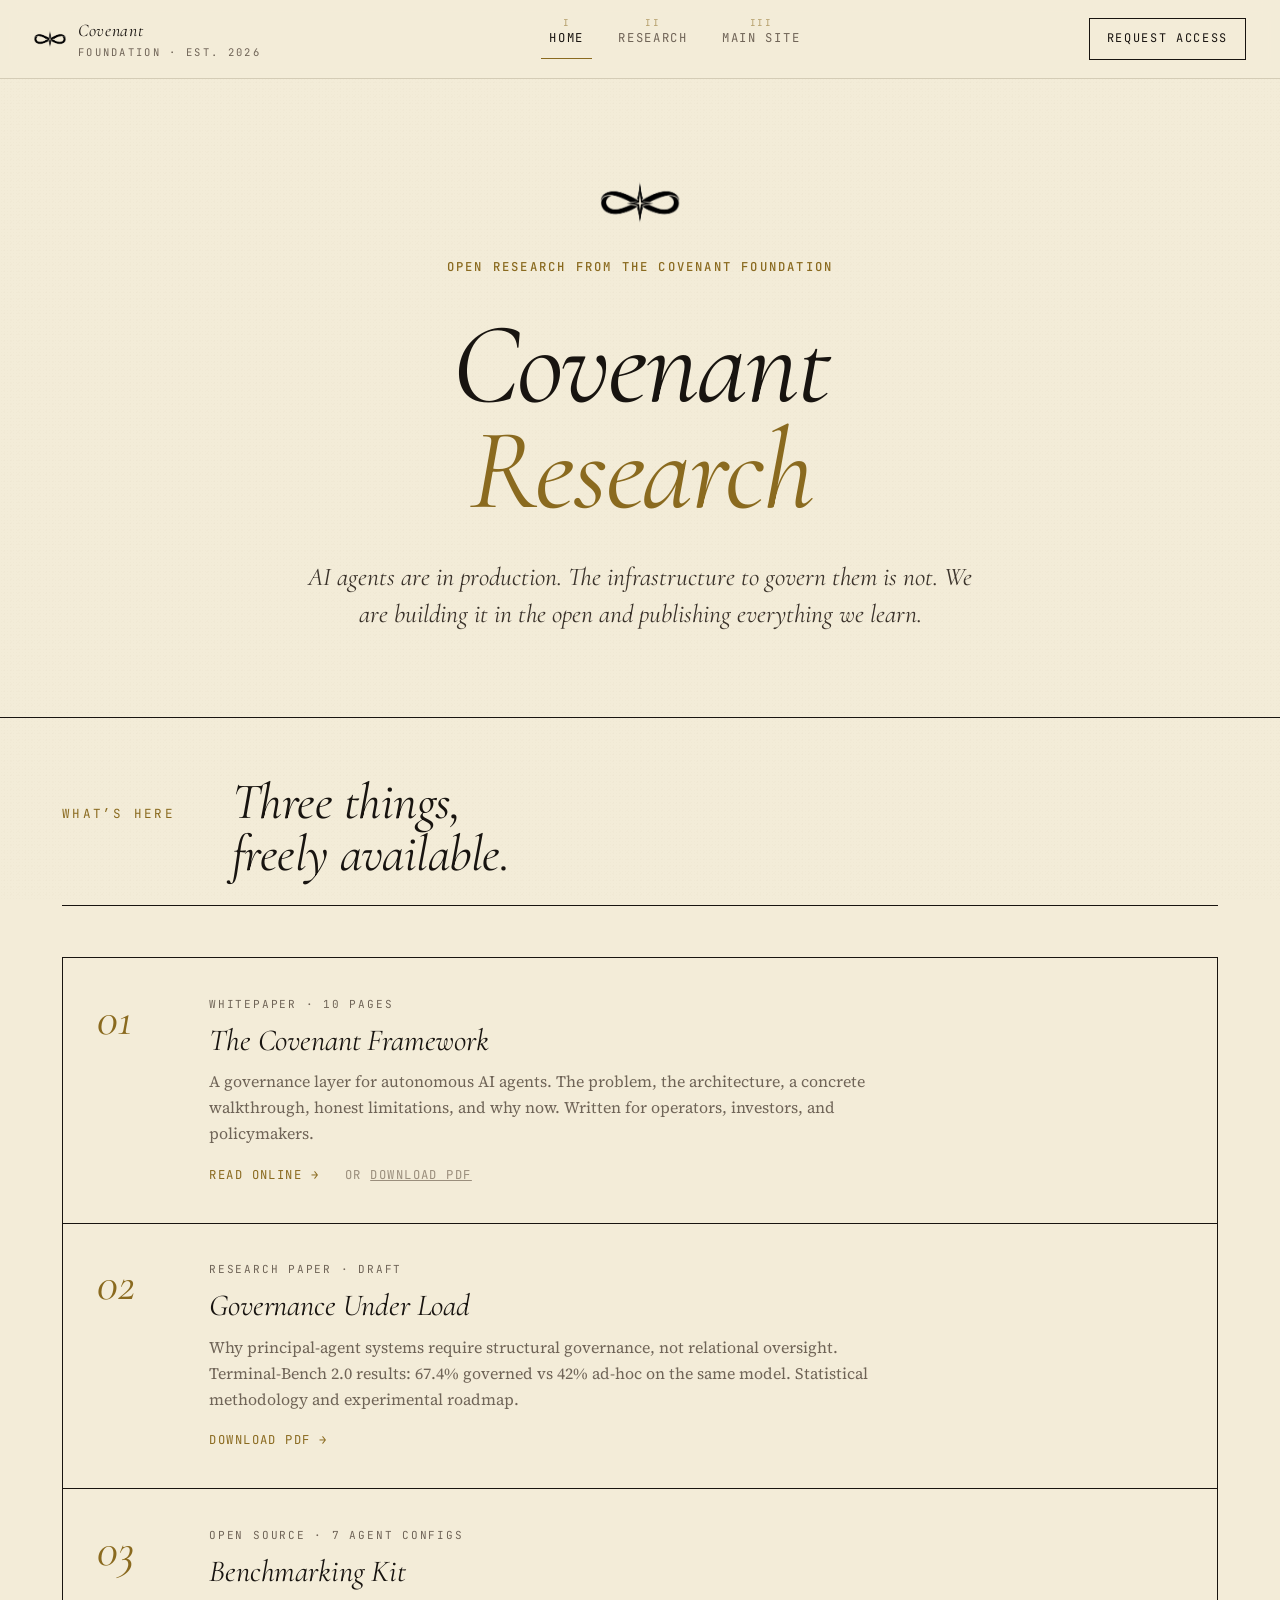
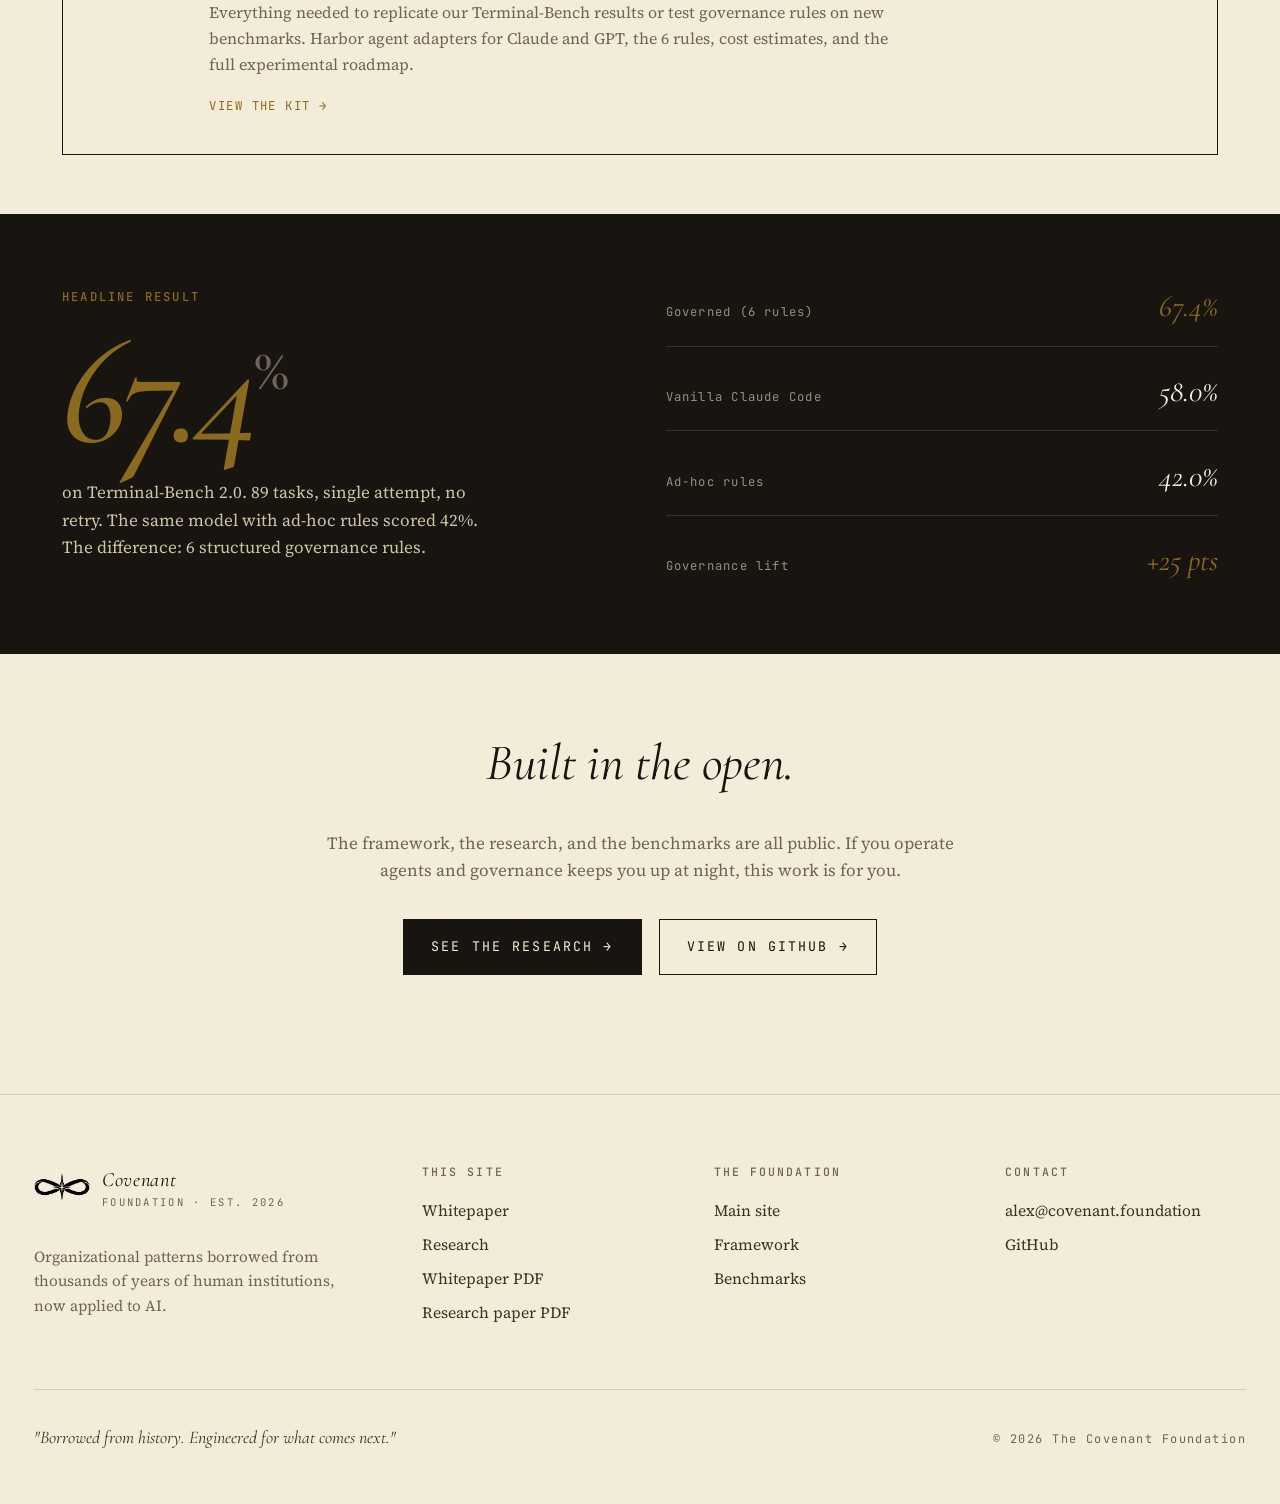
==== commit 4821e8ea: "Restructure site: landing page + research page with all three resources - Landing (index.html): over" ====
--- a/index.html
+++ b/index.html
@@ -2,188 +2,197 @@
 <html lang="en">
 <head>
 <meta charset="UTF-8"><meta name="viewport" content="width=device-width, initial-scale=1.0">
-<title>Whitepaper - Covenant Foundation</title>
-<meta name="description" content="The Covenant Framework: A Governance Layer for Autonomous AI Agents. Read the non-technical whitepaper.">
-<meta property="og:title" content="The Covenant Framework — Whitepaper">
-<meta property="og:description" content="A governance layer that defines, enforces, and audits agent behavior at execution time.">
-<meta property="og:type" content="article">
-<meta property="og:url" content="https://covenant.foundation/whitepaper.html">
+<title>Covenant Research</title>
+<meta name="description" content="Open research from the Covenant Foundation: whitepaper, benchmarks, and the Governance Under Load paper.">
+<meta property="og:title" content="Covenant Research">
+<meta property="og:description" content="Whitepaper, benchmarking kit, and research paper for the Covenant Framework — a governance layer for autonomous AI agents.">
+<meta property="og:type" content="website">
 <link rel="preconnect" href="https://fonts.googleapis.com">
 <link rel="preconnect" href="https://fonts.gstatic.com" crossorigin>
 <link href="https://fonts.googleapis.com/css2?family=Cormorant+Garamond:ital,wght@0,400;0,500;0,600;1,400;1,500;1,600&family=JetBrains+Mono:wght@400;500&family=Source+Serif+4:ital,opsz,wght@0,8..60,400;0,8..60,500;0,8..60,600;1,8..60,400&display=swap" rel="stylesheet">
 <link rel="stylesheet" href="styles.css">
-<link rel="stylesheet" href="whitepaper.css">
 </head>
-<body data-screen-label="Whitepaper">
+<body data-screen-label="Landing">
 <nav class="nav"><div class="nav-inner">
   <a href="https://covenant.foundation" class="nav-brand"><img class="mark" src="assets/logo.png" alt="Covenant" aria-hidden="true"><span><span class="word">Covenant</span><small>Foundation &middot; est. 2026</small></span></a>
   <div class="nav-links">
-    <a data-num="I" href="https://covenant.foundation/foundation.html">Foundation</a>
-    <a data-num="II" href="https://covenant.foundation/framework.html">Framework</a>
-    <a data-num="III" href="https://covenant.foundation/benchmarks.html">Benchmarks</a>
-    <a data-num="IV" href="https://covenant.foundation/research.html">Research</a>
-    <a data-num="V" href="https://covenant.foundation/network.html">Network</a>
+    <a data-num="I" href="index.html">Home</a>
+    <a data-num="II" href="research.html">Research</a>
+    <a data-num="III" href="https://covenant.foundation">Main site</a>
   </div>
   <button class="nav-toggle" aria-label="Menu" aria-expanded="false">Menu</button>
   <a class="nav-cta" href="https://covenant.foundation/network.html#access">Request access</a>
 </div></nav>
 
 <!-- HERO -->
-<section style="padding: 5rem 0 4rem; border-bottom: 1px solid var(--ink);"><div class="shell">
-  <div class="flex-between" style="font-family: var(--mono); font-size: 0.7rem; letter-spacing: 0.16em; text-transform: uppercase; color: var(--ink-3); border-top: 1px solid var(--ink); padding-top: 0.8rem; margin-bottom: 4rem;">
-    <span>Whitepaper</span><span>May 2026 &middot; 10 pages</span>
-  </div>
-  <div class="h-sub mb-2 rise">A Governance Layer for Autonomous AI Agents</div>
-  <h1 class="display-1 rise rise-2" style="color: var(--ink); margin-bottom: 2rem;">The <em style="color: var(--gold);">Covenant</em><br>Framework</h1>
-  <p class="lede measure-wide rise rise-3">AI agents are deployed in production. The systems governing them have not kept up. This paper describes an infrastructure layer that defines, enforces, and audits what agents are allowed to do&thinsp;&mdash;&thinsp;without trusting the agent to cooperate.</p>
-  <div class="flex gap-1 mt-2 rise rise-4" style="flex-wrap: wrap;">
-    <a class="btn btn-primary" href="Covenant_Framework_Whitepaper.pdf">Download PDF <span class="arrow">&rarr;</span></a>
-    <a class="btn" href="https://covenant.foundation/research.html">All research</a>
+<section style="padding: 6rem 0 5rem; border-bottom: 1px solid var(--ink);"><div class="shell center">
+  <img class="mark mark-draw" src="assets/logo.png" alt="" style="width: 80px; margin-bottom: 2rem;" aria-hidden="true">
+  <div class="h-sub mb-2 rise">Open research from the Covenant Foundation</div>
+  <h1 class="display-1 rise rise-2" style="color: var(--ink); margin-bottom: 2rem;">Covenant<br><em style="color: var(--gold);">Research</em></h1>
+  <p class="lede rise rise-3" style="max-width: 40rem; margin: 0 auto;">AI agents are in production. The infrastructure to govern them is not. We are building it in the open and publishing everything we learn.</p>
+</div></section>
+
+<!-- THREE ITEMS -->
+<section><div class="shell">
+  <div class="section-head"><div class="num">What&rsquo;s here</div><h2>Three things,<br>freely available.</h2></div>
+
+  <div class="landing-cards">
+    <!-- Whitepaper -->
+    <a class="landing-card" href="whitepaper.html">
+      <div class="lc-num">01</div>
+      <div class="lc-body">
+        <div class="lc-tag">Whitepaper &middot; 10 pages</div>
+        <h3>The Covenant Framework</h3>
+        <p>A governance layer for autonomous AI agents. The problem, the architecture, a concrete walkthrough, honest limitations, and why now. Written for operators, investors, and policymakers.</p>
+        <div class="lc-links">
+          <span>Read online &rarr;</span>
+          <span class="lc-alt">or <u>download PDF</u></span>
+        </div>
+      </div>
+    </a>
+
+    <!-- Research paper -->
+    <a class="landing-card" href="Governance_Under_Load_Draft.pdf">
+      <div class="lc-num">02</div>
+      <div class="lc-body">
+        <div class="lc-tag">Research paper &middot; Draft</div>
+        <h3>Governance Under Load</h3>
+        <p>Why principal-agent systems require structural governance, not relational oversight. Terminal-Bench 2.0 results: 67.4% governed vs 42% ad-hoc on the same model. Statistical methodology and experimental roadmap.</p>
+        <div class="lc-links">
+          <span>Download PDF &rarr;</span>
+        </div>
+      </div>
+    </a>
+
+    <!-- Benchmarking kit -->
+    <a class="landing-card" href="research.html#benchmarks">
+      <div class="lc-num">03</div>
+      <div class="lc-body">
+        <div class="lc-tag">Open source &middot; 7 agent configs</div>
+        <h3>Benchmarking Kit</h3>
+        <p>Everything needed to replicate our Terminal-Bench results or test governance rules on new benchmarks. Harbor agent adapters for Claude and GPT, the 6 rules, cost estimates, and the full experimental roadmap.</p>
+        <div class="lc-links">
+          <span>View the kit &rarr;</span>
+        </div>
+      </div>
+    </a>
   </div>
 </div></section>
 
-<!-- 01 THE PROBLEM -->
-<section><div class="shell">
-  <div class="section-head"><div class="num">01 &middot; The Problem</div><h2>Agents act.<br>Nothing governs them.</h2></div>
-  <div class="grid-2" style="gap: 3rem;">
+<!-- KEY RESULT -->
+<section style="background: var(--ink); color: var(--paper); padding: 4rem 0;"><div class="shell">
+  <div class="grid-2" style="align-items: center;">
     <div>
-      <p class="dropcap">In the past two years, AI agents have moved from research demos into production. They write code, send email, move money, file tickets, and increasingly take action on behalf of people and companies. The agents have become more capable. The systems around them have not.</p>
-      <p>Today, when something goes wrong, the answer is almost always the same: retrain the model, rewrite the prompt, add a human reviewer. These are <strong>relational interventions</strong>&thinsp;&mdash;&thinsp;they depend on trust between developer and model, or between user and agent.</p>
+      <div class="h-sub" style="color: var(--gold); margin-bottom: 1rem;">Headline result</div>
+      <div class="bignum">67.4<span class="pct">%</span></div>
+      <p style="color: #cfc3a8; margin-top: 1rem; max-width: 26rem;">on Terminal-Bench 2.0. 89 tasks, single attempt, no retry. The same model with ad-hoc rules scored 42%. The difference: 6 structured governance rules.</p>
     </div>
     <div>
-      <div class="wp-callout">
-        <div class="wpc-label">The core premise</div>
-        <p class="wpc-text">AI agent safety is, at its core, a <strong>governance problem</strong> rather than an alignment problem. Alignment is necessary. It is not sufficient.</p>
-        <p class="wpc-text" style="margin-bottom: 0;">What is missing is the layer between the agent&rsquo;s decision to act and the system&rsquo;s commitment to that action.</p>
+      <div style="display: flex; flex-direction: column; gap: 1.2rem;">
+        <div style="display: flex; justify-content: space-between; align-items: baseline; padding-bottom: 0.8rem; border-bottom: 1px solid #3a322a;">
+          <span style="font-family: var(--mono); font-size: 0.72rem; letter-spacing: 0.1em; color: #9a8e7c;">Governed (6 rules)</span>
+          <span style="font-family: var(--display); font-style: italic; font-size: 1.8rem; color: var(--gold);">67.4%</span>
+        </div>
+        <div style="display: flex; justify-content: space-between; align-items: baseline; padding-bottom: 0.8rem; border-bottom: 1px solid #3a322a;">
+          <span style="font-family: var(--mono); font-size: 0.72rem; letter-spacing: 0.1em; color: #9a8e7c;">Vanilla Claude Code</span>
+          <span style="font-family: var(--display); font-style: italic; font-size: 1.8rem; color: var(--paper);">58.0%</span>
+        </div>
+        <div style="display: flex; justify-content: space-between; align-items: baseline; padding-bottom: 0.8rem; border-bottom: 1px solid #3a322a;">
+          <span style="font-family: var(--mono); font-size: 0.72rem; letter-spacing: 0.1em; color: #9a8e7c;">Ad-hoc rules</span>
+          <span style="font-family: var(--display); font-style: italic; font-size: 1.8rem; color: var(--paper);">42.0%</span>
+        </div>
+        <div style="display: flex; justify-content: space-between; align-items: baseline;">
+          <span style="font-family: var(--mono); font-size: 0.72rem; letter-spacing: 0.1em; color: #9a8e7c;">Governance lift</span>
+          <span style="font-family: var(--display); font-style: italic; font-size: 1.8rem; color: var(--gold);">+25 pts</span>
+        </div>
       </div>
     </div>
   </div>
 </div></section>
 
-<!-- 02 WHY EXISTING APPROACHES FALL SHORT -->
-<section style="background: var(--paper-soft); border-top: 1px solid var(--rule); border-bottom: 1px solid var(--rule);"><div class="shell">
-  <div class="section-head"><div class="num">02 &middot; The Gap</div><h2>Why existing approaches<br>fall short.</h2></div>
-  <div class="wp-approaches">
-    <div class="wp-approach">
-      <div class="wpa-num">01</div>
-      <div>
-        <h3>Model-level alignment</h3>
-        <p>RLHF and post-training safety make outputs <em>more likely</em> to be acceptable. But they operate inside the model and offer no record of why a specific decision was made.</p>
-        <div class="wpa-verdict">Necessary, but not the right layer.</div>
-      </div>
-    </div>
-    <div class="wp-approach">
-      <div class="wpa-num">02</div>
-      <div>
-        <h3>Prompt-level guardrails</h3>
-        <p>Input and output filters work for the app that owns the prompt. They fail when agents act across systems the prompt author does not control.</p>
-        <div class="wpa-verdict">Single-application, not system-level.</div>
-      </div>
-    </div>
-    <div class="wp-approach">
-      <div class="wpa-num">03</div>
-      <div>
-        <h3>Human-in-the-loop review</h3>
-        <p>Works until volume increases, until the human starts approving by reflex, or until the agent acts in ways the human cannot evaluate.</p>
-        <div class="wpa-verdict">A control, not a system.</div>
-      </div>
-    </div>
-  </div>
-  <p class="dim mt-3" style="font-size: 0.92rem; max-width: 44rem;">The common failure: all three trust the agent, the developer, or the reviewer to do the right thing. This is <strong>relational oversight</strong>. It scales linearly with attention and breaks under load.</p>
-</div></section>
-
-<!-- 03 WHAT COVENANT DOES -->
-<section><div class="shell">
-  <div class="section-head"><div class="num">03 &middot; The Solution</div><h2>What Covenant does.</h2></div>
-  <p class="lede measure-wide mb-3">Covenant sits between an agent and the systems it acts on. Every action passes through it. The framework does five things, in order.</p>
-  <div class="wp-five">
-    <div class="wp-func"><div class="wpf-num">1</div><div class="wpf-name">Identifies</div><p>Every actor has a verifiable identity. Agents cannot impersonate other agents. Capabilities are bound to identities, not sessions or tokens.</p></div>
-    <div class="wp-func"><div class="wpf-num">2</div><div class="wpf-name">Authorizes</div><p>Each identity has a defined set of capabilities. An agent that has not been granted the ability to send email <em>cannot send email</em>. Deny by default.</p></div>
-    <div class="wp-func"><div class="wpf-num">3</div><div class="wpf-name">Enforces</div><p>Policies are written in a DSL with temporal semantics. They express what is forbidden across <em>sequences</em> of actions, not just single calls. Compiled to deterministic monitors.</p></div>
-    <div class="wp-func"><div class="wpf-num">4</div><div class="wpf-name">Sanctions</div><p>Violations get graduated responses. Warning, then throttle, then suspend. Each tier narrows what the agent can do per unit time, bounding damage.</p></div>
-    <div class="wp-func"><div class="wpf-num">5</div><div class="wpf-name">Records</div><p>Every decision is logged in W3C provenance format. A graph of causes and effects that can be queried, audited, and presented as evidence.</p></div>
-  </div>
-</div></section>
-
-<!-- 04 ARCHITECTURE -->
-<section style="background: var(--ink); color: var(--paper); border-top: 1px solid var(--ink);"><div class="shell">
-  <div style="display:grid; grid-template-columns: 8rem 1fr; gap: 2rem; margin-bottom: 3rem; padding-bottom: 1.5rem; border-bottom: 1px solid var(--gold);">
-    <div style="font-family: var(--mono); font-size: 0.74rem; letter-spacing: 0.18em; text-transform: uppercase; color: var(--gold);">04 &middot; Architecture</div>
-    <h2 style="color: var(--paper); font-family: var(--display); font-style: italic; font-weight: 400; font-size: clamp(2rem, 4vw, 3.4rem); line-height: 1;">How it works.</h2>
-  </div>
-  <div class="wp-arch-flow">
-    <div class="waf-step"><div class="waf-icon">Agent</div><div class="waf-desc">Attempts an action</div></div>
-    <div class="waf-arrow">&rarr;</div>
-    <div class="waf-step"><div class="waf-icon waf-gold">Gateway</div><div class="waf-desc">Identity, capability, quota</div></div>
-    <div class="waf-arrow">&rarr;</div>
-    <div class="waf-step"><div class="waf-icon waf-gold">Policy Monitor</div><div class="waf-desc">Allow, block, transform, escalate</div></div>
-    <div class="waf-arrow">&rarr;</div>
-    <div class="waf-step"><div class="waf-icon">Resources</div><div class="waf-desc">APIs, databases, files</div></div>
-  </div>
-  <div class="wp-arch-details">
-    <div><h4 class="wp-detail-h">Gateway + Sidecar</h4><p style="color: #cfc3a8;">Intercepts every action at the boundary between agents and resources. No agent cooperation required.</p></div>
-    <div><h4 class="wp-detail-h">Policy as Code</h4><p style="color: #cfc3a8;">Text-based policies compiled into deterministic monitors. Runtime cost is a state transition, not an LLM call.</p></div>
-    <div><h4 class="wp-detail-h">Provenance Log</h4><p style="color: #cfc3a8;">Every event signed and chained. Auditors reconstruct the causal chain behind any decision. Tamper-evident.</p></div>
-  </div>
-</div></section>
-
-<!-- 05 WALKTHROUGH -->
-<section><div class="shell">
-  <div class="section-head"><div class="num">05 &middot; In Practice</div><h2>A walkthrough.</h2></div>
-  <p class="measure-wide mb-3">A customer service agent attempts a third refund to the same customer within 24 hours. The agent&rsquo;s prompt does not forbid this. From the agent&rsquo;s perspective, it is being helpful.</p>
-  <div class="wp-walkthrough">
-    <div class="wpw-step"><div class="wpw-num">1</div><div><h4>Gateway clears identity</h4><p>Agent is valid. Refunds are within its capabilities. Quota not exceeded. So far, the action proceeds.</p></div></div>
-    <div class="wpw-step"><div class="wpw-num">2</div><div><h4>Policy catches the pattern</h4><p>A rule fires: <em>&ldquo;no agent may issue more than two refunds to the same customer within 24 hours.&rdquo;</em> Two prior events found. Verdict: <strong>escalate</strong>.</p></div></div>
-    <div class="wpw-step"><div class="wpw-num">3</div><div><h4>Action held for review</h4><p>The refund enters a human review queue. The provenance layer records the agent, the operation, the triggering events, the policy, and the verdict.</p></div></div>
-    <div class="wpw-step"><div class="wpw-num">4</div><div><h4>Full audit trail exists</h4><p>Six weeks later, the answer is in the log&thinsp;&mdash;&thinsp;the policy, the human who decided, and the timestamp of every step. No retraining needed.</p></div></div>
-  </div>
-</div></section>
-
-<!-- 06 HONEST LIMITS -->
-<section style="background: var(--paper-soft); border-top: 1px solid var(--rule); border-bottom: 1px solid var(--rule);"><div class="shell">
-  <div class="section-head"><div class="num">06 &middot; Honest Limits</div><h2>What this is not.</h2></div>
-  <div class="wp-nots">
-    <div class="wp-not"><h3>Not an alignment technique</h3><p>Covenant does not make models better. It does not reduce hallucination or improve reasoning. It governs what the model can <em>do</em> once it tries.</p></div>
-    <div class="wp-not"><h3>Not a replacement for humans</h3><p>It makes human oversight <em>tractable</em>. The human role shifts from approving routine actions to reviewing edge cases and audit trails.</p></div>
-    <div class="wp-not"><h3>Not a guarantee of safety</h3><p>What it provides is a structural defense that does not depend on agent cooperation, and an evidentiary record that does not depend on agent honesty.</p></div>
-    <div class="wp-not"><h3>Not a complete defense</h3><p>Guarantees hold over <em>observed events</em>. An agent that acts through channels Covenant does not mediate falls outside the enforcement surface.</p></div>
-  </div>
-</div></section>
-
-<!-- 07 WHY NOW -->
-<section><div class="shell">
-  <div class="section-head"><div class="num">07 &middot; Why Now</div><h2>Three trends make this<br>moment specific.</h2></div>
-  <div class="grid-3">
-    <div class="card"><div class="tag">Trend 01</div><h3>Agents cross boundaries</h3><p>Company A&rsquo;s agent acts on company B&rsquo;s systems with company C&rsquo;s data. Without common governance, disputes reduce to taking the agent&rsquo;s word.</p></div>
-    <div class="card"><div class="tag">Trend 02</div><h3>Regulation is closing in</h3><p>The EU AI Act, US state-level laws, and sectoral regimes all converge on: demonstrable controls and audit trails for automated decisions.</p></div>
-    <div class="card"><div class="tag">Trend 03</div><h3>The ecosystem fragments</h3><p>A governance layer at the model is captive to one vendor. A layer at the system is portable across all of them.</p></div>
-  </div>
-</div></section>
-
 <!-- CTA -->
-<section style="background: var(--ink); color: var(--paper); padding: 4rem 0;"><div class="shell center">
-  <div class="h-sub mb-2" style="color: var(--gold);">Read the full paper</div>
-  <h2 style="color: var(--paper); font-family: var(--display); font-style: italic; font-weight: 400; font-size: clamp(2rem, 4vw, 3.4rem); line-height: 1.1; margin-bottom: 1.5rem;">10 pages. No jargon.<br>The complete argument.</h2>
-  <p style="color: #cfc3a8; max-width: 38rem; margin: 0 auto 2rem;">Covers the problem, architecture, a concrete walkthrough, honest limitations, and the research program ahead.</p>
+<section style="padding: 4rem 0;"><div class="shell center">
+  <h2 style="font-family: var(--display); font-style: italic; font-weight: 400; font-size: clamp(2rem, 4vw, 3rem); color: var(--ink); margin-bottom: 1.5rem;">Built in the open.</h2>
+  <p class="measure" style="margin: 0 auto 2rem; color: var(--ink-3);">The framework, the research, and the benchmarks are all public. If you operate agents and governance keeps you up at night, this work is for you.</p>
   <div class="flex gap-1" style="justify-content: center; flex-wrap: wrap;">
-    <a class="btn btn-primary" href="Covenant_Framework_Whitepaper.pdf">Download PDF <span class="arrow">&rarr;</span></a>
-    <a class="btn" style="border-color: var(--paper); color: var(--paper);" href="https://github.com/asalsali/covenant-framework">View on GitHub <span class="arrow">&rarr;</span></a>
+    <a class="btn btn-primary" href="research.html">See the research <span class="arrow">&rarr;</span></a>
+    <a class="btn" href="https://github.com/asalsali/covenant-research">View on GitHub <span class="arrow">&rarr;</span></a>
   </div>
 </div></section>
 
 <footer class="foot"><div class="shell-wide">
   <div class="foot-grid">
     <div><a href="https://covenant.foundation" class="nav-brand" style="margin-bottom: 1rem; display:inline-flex;"><img class="mark" src="assets/logo.png" alt="Covenant" style="width: 56px;"><span><span class="word" style="font-family: var(--display); font-style: italic; font-size: 1.2rem; color: var(--ink);">Covenant</span><small style="font-family: var(--mono); font-size: 0.62rem; letter-spacing: 0.22em; text-transform: uppercase; color: var(--ink-3); display:block;">Foundation &middot; est. 2026</small></span></a><p class="dim" style="font-size: 0.9rem; max-width: 22rem; margin-top: 1rem;">Organizational patterns borrowed from thousands of years of human institutions, now applied to AI.</p></div>
-    <div><h4>The Work</h4><ul><li><a href="https://covenant.foundation/framework.html">Framework</a></li><li><a href="https://covenant.foundation/benchmarks.html">Benchmarks</a></li><li><a href="https://covenant.foundation/research.html">Research papers</a></li></ul></div>
-    <div><h4>This Site</h4><ul><li><a href="index.html">Whitepaper</a></li><li><a href="Covenant_Framework_Whitepaper.pdf">Download PDF</a></li><li><a href="https://github.com/asalsali/covenant-research">GitHub repo</a></li></ul></div>
-    <div><h4>Contact</h4><ul><li><a href="mailto:alex@covenant.foundation">alex@covenant.foundation</a></li><li><a href="https://github.com/asalsali/covenant-framework">Main GitHub</a></li><li><a href="https://covenant.foundation/network.html#access">Request access</a></li></ul></div>
+    <div><h4>This Site</h4><ul><li><a href="whitepaper.html">Whitepaper</a></li><li><a href="research.html">Research</a></li><li><a href="Covenant_Framework_Whitepaper.pdf">Whitepaper PDF</a></li><li><a href="Governance_Under_Load_Draft.pdf">Research paper PDF</a></li></ul></div>
+    <div><h4>The Foundation</h4><ul><li><a href="https://covenant.foundation">Main site</a></li><li><a href="https://covenant.foundation/framework.html">Framework</a></li><li><a href="https://covenant.foundation/benchmarks.html">Benchmarks</a></li></ul></div>
+    <div><h4>Contact</h4><ul><li><a href="mailto:alex@covenant.foundation">alex@covenant.foundation</a></li><li><a href="https://github.com/asalsali/covenant-research">GitHub</a></li></ul></div>
   </div>
   <div class="foot-bottom"><span class="foot-verse">"Borrowed from history. Engineered for what comes next."</span><span>&copy; 2026 The Covenant Foundation</span></div>
 </div></footer>
+
+<style>
+.landing-cards {
+  display: grid;
+  grid-template-columns: 1fr;
+  gap: 0;
+  border-top: 1px solid var(--ink);
+  border-left: 1px solid var(--ink);
+}
+.landing-card {
+  display: grid;
+  grid-template-columns: 5rem 1fr;
+  gap: 1.6rem;
+  padding: 2.2rem 2rem;
+  border-right: 1px solid var(--ink);
+  border-bottom: 1px solid var(--ink);
+  color: var(--ink-2);
+  transition: background .25s;
+  text-decoration: none;
+  border-bottom-color: var(--ink);
+}
+.landing-card:hover { background: var(--paper-soft); border-bottom-color: var(--ink); }
+.lc-num {
+  font-family: var(--display);
+  font-style: italic;
+  font-size: 2.8rem;
+  color: var(--gold);
+  line-height: 1;
+}
+.lc-tag {
+  font-family: var(--mono);
+  font-size: 0.65rem;
+  letter-spacing: 0.16em;
+  text-transform: uppercase;
+  color: var(--ink-3);
+  margin-bottom: 0.6rem;
+}
+.lc-body h3 {
+  font-family: var(--display);
+  font-style: italic;
+  font-weight: 400;
+  font-size: 1.8rem;
+  color: var(--ink);
+  margin-bottom: 0.7rem;
+  line-height: 1.1;
+}
+.lc-body p { font-size: 0.94rem; color: var(--ink-3); max-width: 40rem; }
+.lc-links {
+  margin-top: 1rem;
+  font-family: var(--mono);
+  font-size: 0.72rem;
+  letter-spacing: 0.12em;
+  text-transform: uppercase;
+  color: var(--gold);
+}
+.lc-alt { color: var(--ink-4); margin-left: 1rem; }
+@media (max-width: 600px) {
+  .landing-card { grid-template-columns: 3rem 1fr; gap: 1rem; padding: 1.6rem 1.2rem; }
+  .lc-num { font-size: 2rem; }
+  .lc-body h3 { font-size: 1.4rem; }
+}
+</style>
 <script>
 var here=location.pathname.split('/').pop()||'index.html';document.querySelectorAll('.nav-links a').forEach(function(a){if(a.getAttribute('href')===here)a.classList.add('is-active')});
 var toggle=document.querySelector('.nav-toggle'),links=document.querySelector('.nav-links');if(toggle&&links){toggle.addEventListener('click',function(){var open=links.classList.toggle('is-open');toggle.setAttribute('aria-expanded',open);toggle.textContent=open?'Close':'Menu'});}
 </script>
-<script src="glossary-data.js"></script>
-<script src="glossary-tooltips.js"></script>
 </body></html>
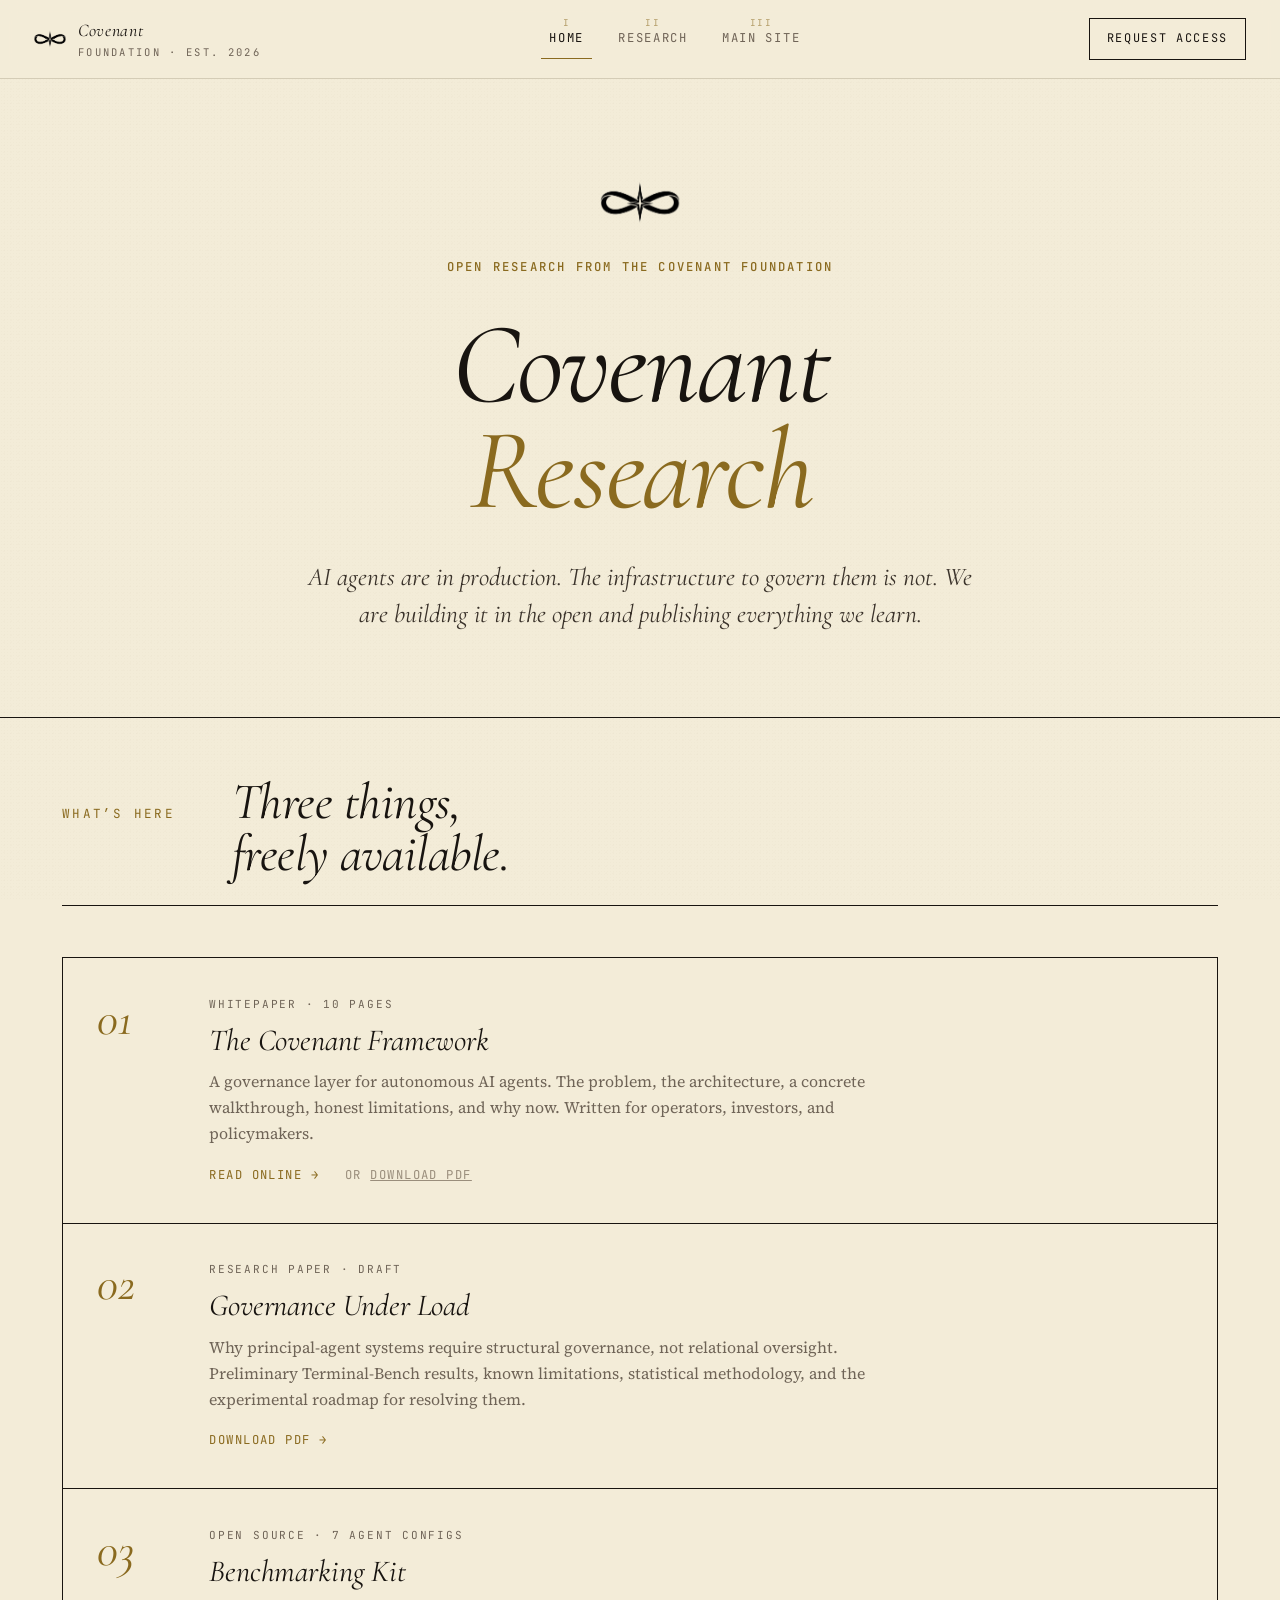
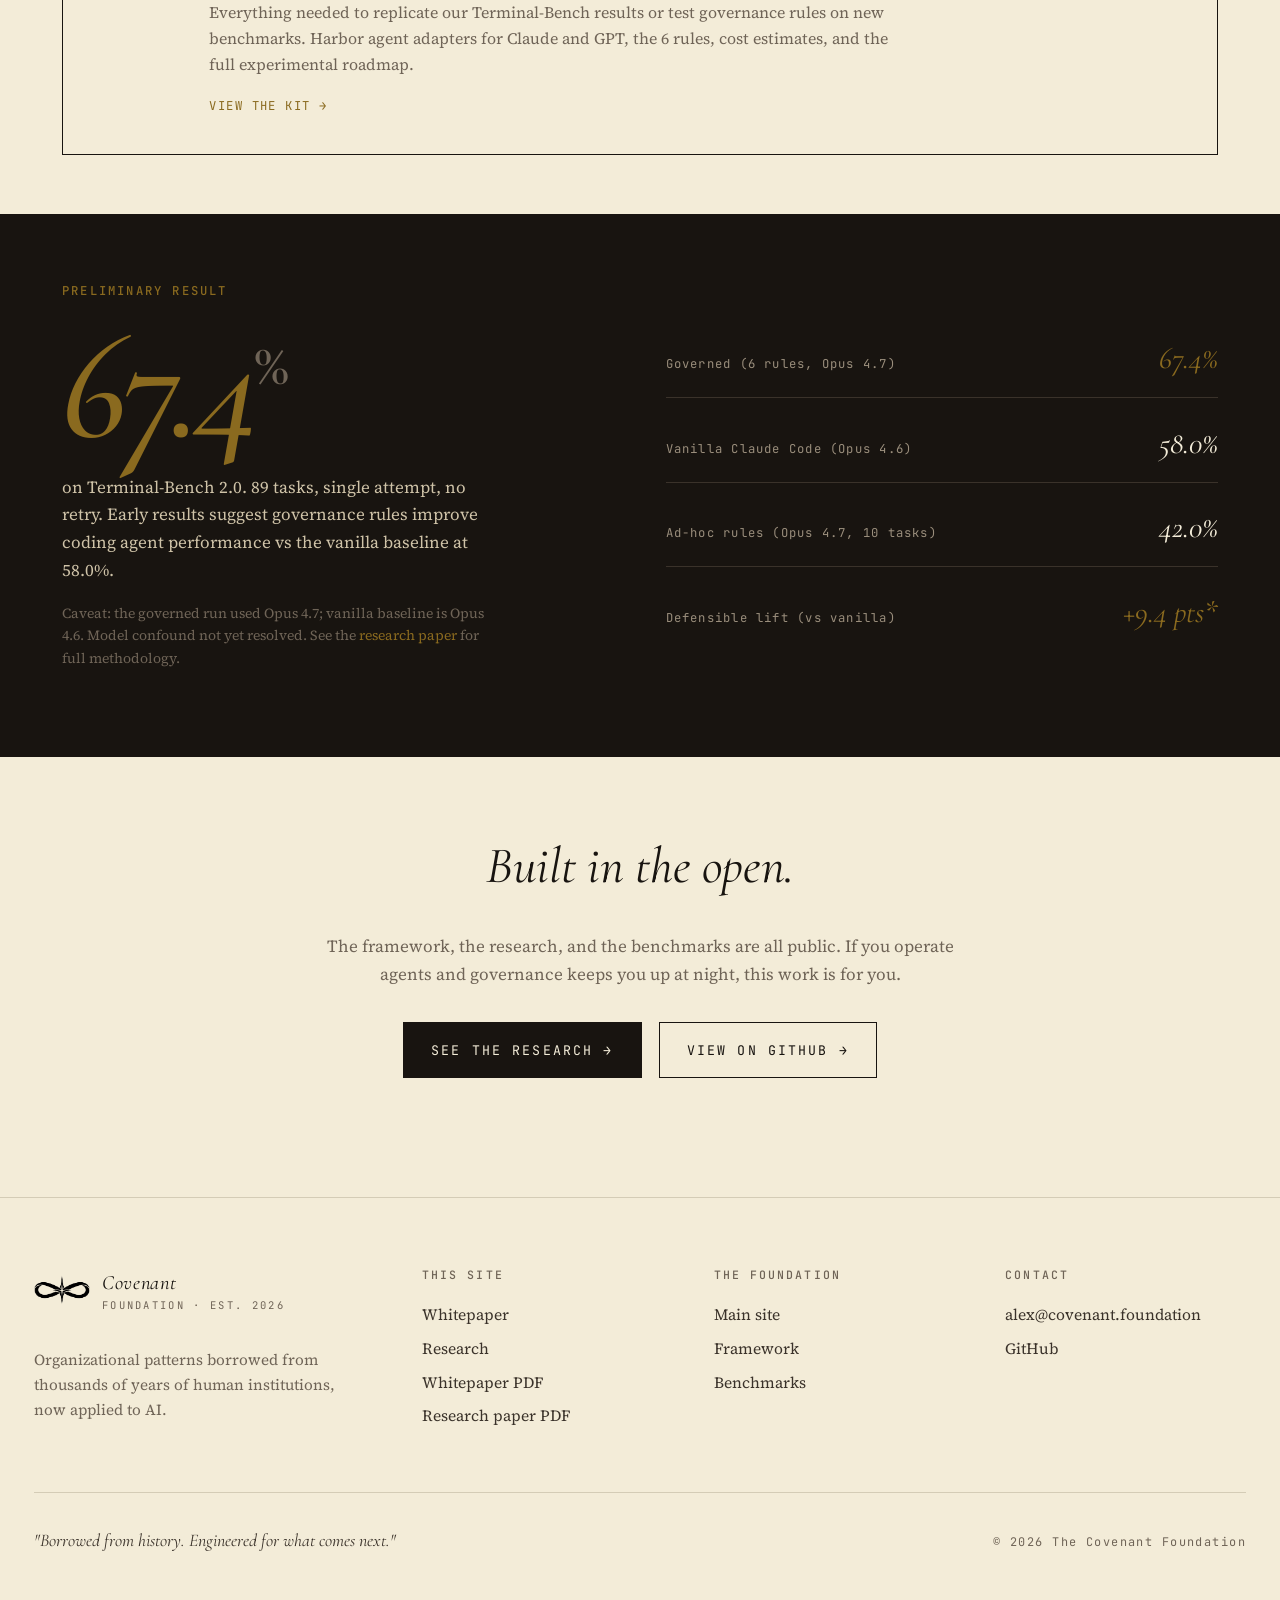
==== commit a292ed0e: "Demote benchmark claims to preliminary, fix baseline framing, add caveats - Lead with governed (67.4" ====
--- a/index.html
+++ b/index.html
@@ -57,7 +57,7 @@
       <div class="lc-body">
         <div class="lc-tag">Research paper &middot; Draft</div>
         <h3>Governance Under Load</h3>
-        <p>Why principal-agent systems require structural governance, not relational oversight. Terminal-Bench 2.0 results: 67.4% governed vs 42% ad-hoc on the same model. Statistical methodology and experimental roadmap.</p>
+        <p>Why principal-agent systems require structural governance, not relational oversight. Preliminary Terminal-Bench results, known limitations, statistical methodology, and the experimental roadmap for resolving them.</p>
         <div class="lc-links">
           <span>Download PDF &rarr;</span>
         </div>
@@ -83,27 +83,28 @@
 <section style="background: var(--ink); color: var(--paper); padding: 4rem 0;"><div class="shell">
   <div class="grid-2" style="align-items: center;">
     <div>
-      <div class="h-sub" style="color: var(--gold); margin-bottom: 1rem;">Headline result</div>
+      <div class="h-sub" style="color: var(--gold); margin-bottom: 1rem;">Preliminary result</div>
       <div class="bignum">67.4<span class="pct">%</span></div>
-      <p style="color: #cfc3a8; margin-top: 1rem; max-width: 26rem;">on Terminal-Bench 2.0. 89 tasks, single attempt, no retry. The same model with ad-hoc rules scored 42%. The difference: 6 structured governance rules.</p>
+      <p style="color: #cfc3a8; margin-top: 1rem; max-width: 26rem;">on Terminal-Bench 2.0. 89 tasks, single attempt, no retry. Early results suggest governance rules improve coding agent performance vs the vanilla baseline at 58.0%.</p>
+      <p style="color: #6f6457; font-size: 0.82rem; margin-top: 0.6rem; max-width: 26rem;">Caveat: the governed run used Opus 4.7; vanilla baseline is Opus 4.6. Model confound not yet resolved. See the <a href="Governance_Under_Load_Draft.pdf" style="color: var(--gold);">research paper</a> for full methodology.</p>
     </div>
     <div>
       <div style="display: flex; flex-direction: column; gap: 1.2rem;">
         <div style="display: flex; justify-content: space-between; align-items: baseline; padding-bottom: 0.8rem; border-bottom: 1px solid #3a322a;">
-          <span style="font-family: var(--mono); font-size: 0.72rem; letter-spacing: 0.1em; color: #9a8e7c;">Governed (6 rules)</span>
+          <span style="font-family: var(--mono); font-size: 0.72rem; letter-spacing: 0.1em; color: #9a8e7c;">Governed (6 rules, Opus 4.7)</span>
           <span style="font-family: var(--display); font-style: italic; font-size: 1.8rem; color: var(--gold);">67.4%</span>
         </div>
         <div style="display: flex; justify-content: space-between; align-items: baseline; padding-bottom: 0.8rem; border-bottom: 1px solid #3a322a;">
-          <span style="font-family: var(--mono); font-size: 0.72rem; letter-spacing: 0.1em; color: #9a8e7c;">Vanilla Claude Code</span>
+          <span style="font-family: var(--mono); font-size: 0.72rem; letter-spacing: 0.1em; color: #9a8e7c;">Vanilla Claude Code (Opus 4.6)</span>
           <span style="font-family: var(--display); font-style: italic; font-size: 1.8rem; color: var(--paper);">58.0%</span>
         </div>
         <div style="display: flex; justify-content: space-between; align-items: baseline; padding-bottom: 0.8rem; border-bottom: 1px solid #3a322a;">
-          <span style="font-family: var(--mono); font-size: 0.72rem; letter-spacing: 0.1em; color: #9a8e7c;">Ad-hoc rules</span>
+          <span style="font-family: var(--mono); font-size: 0.72rem; letter-spacing: 0.1em; color: #9a8e7c;">Ad-hoc rules (Opus 4.7, 10 tasks)</span>
           <span style="font-family: var(--display); font-style: italic; font-size: 1.8rem; color: var(--paper);">42.0%</span>
         </div>
         <div style="display: flex; justify-content: space-between; align-items: baseline;">
-          <span style="font-family: var(--mono); font-size: 0.72rem; letter-spacing: 0.1em; color: #9a8e7c;">Governance lift</span>
-          <span style="font-family: var(--display); font-style: italic; font-size: 1.8rem; color: var(--gold);">+25 pts</span>
+          <span style="font-family: var(--mono); font-size: 0.72rem; letter-spacing: 0.1em; color: #9a8e7c;">Defensible lift (vs vanilla)</span>
+          <span style="font-family: var(--display); font-style: italic; font-size: 1.8rem; color: var(--gold);">+9.4 pts*</span>
         </div>
       </div>
     </div>
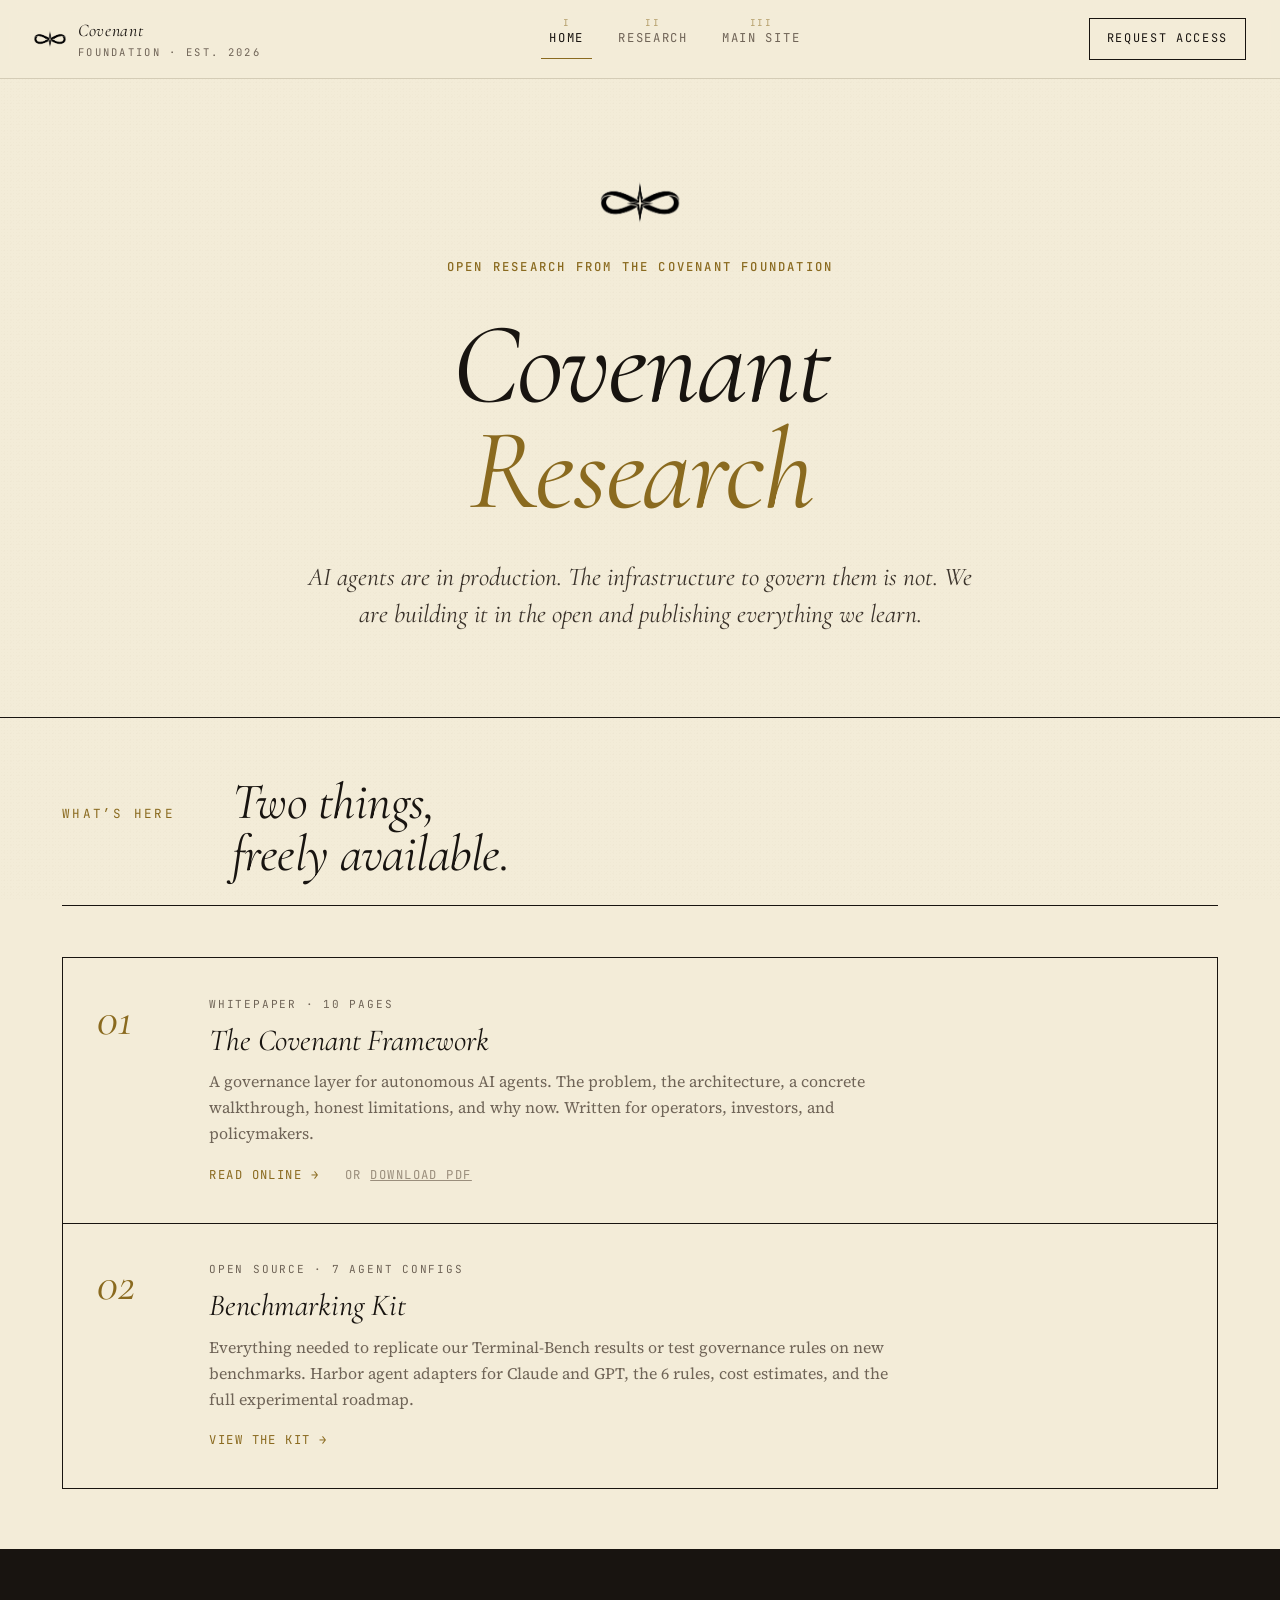
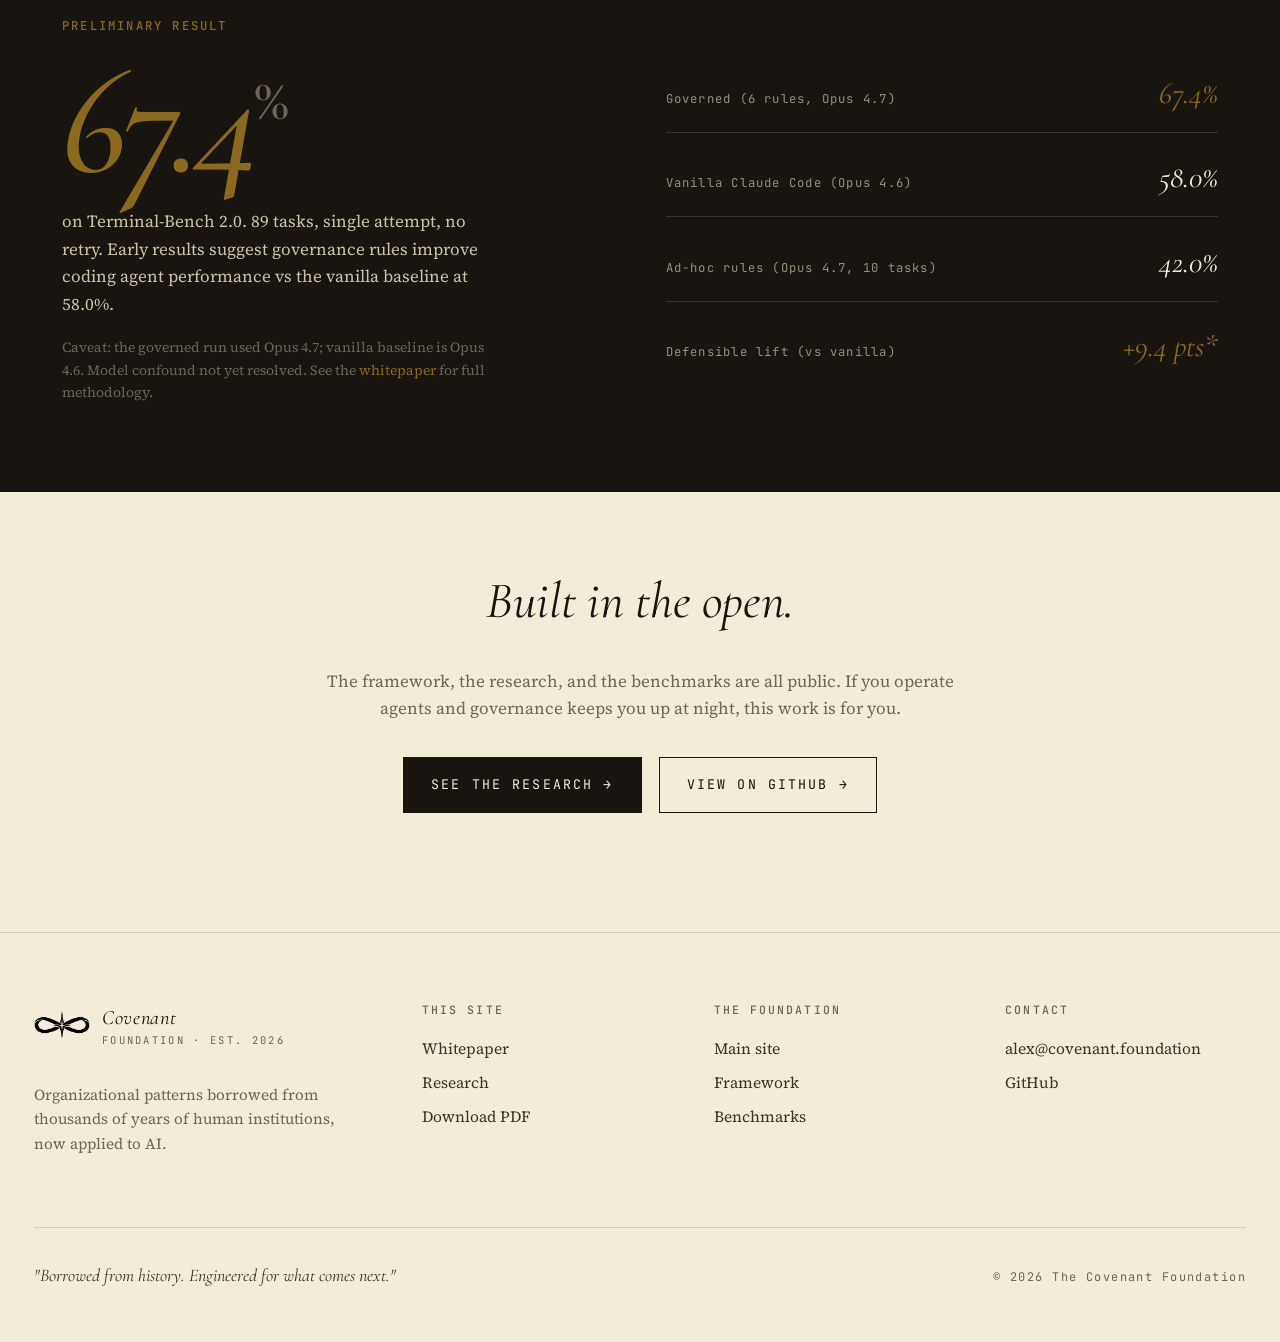
==== commit 540d92da: "Remove Governance Under Load paper from public site Only the whitepaper is published. Removed: - Gov" ====
--- a/index.html
+++ b/index.html
@@ -34,7 +34,7 @@
 
 <!-- THREE ITEMS -->
 <section><div class="shell">
-  <div class="section-head"><div class="num">What&rsquo;s here</div><h2>Three things,<br>freely available.</h2></div>
+  <div class="section-head"><div class="num">What&rsquo;s here</div><h2>Two things,<br>freely available.</h2></div>
 
   <div class="landing-cards">
     <!-- Whitepaper -->
@@ -51,22 +51,9 @@
       </div>
     </a>
 
-    <!-- Research paper -->
-    <a class="landing-card" href="Governance_Under_Load_Draft.pdf">
-      <div class="lc-num">02</div>
-      <div class="lc-body">
-        <div class="lc-tag">Research paper &middot; Draft</div>
-        <h3>Governance Under Load</h3>
-        <p>Why principal-agent systems require structural governance, not relational oversight. Preliminary Terminal-Bench results, known limitations, statistical methodology, and the experimental roadmap for resolving them.</p>
-        <div class="lc-links">
-          <span>Download PDF &rarr;</span>
-        </div>
-      </div>
-    </a>
-
     <!-- Benchmarking kit -->
     <a class="landing-card" href="research.html#benchmarks">
-      <div class="lc-num">03</div>
+      <div class="lc-num">02</div>
       <div class="lc-body">
         <div class="lc-tag">Open source &middot; 7 agent configs</div>
         <h3>Benchmarking Kit</h3>
@@ -86,7 +73,7 @@
       <div class="h-sub" style="color: var(--gold); margin-bottom: 1rem;">Preliminary result</div>
       <div class="bignum">67.4<span class="pct">%</span></div>
       <p style="color: #cfc3a8; margin-top: 1rem; max-width: 26rem;">on Terminal-Bench 2.0. 89 tasks, single attempt, no retry. Early results suggest governance rules improve coding agent performance vs the vanilla baseline at 58.0%.</p>
-      <p style="color: #6f6457; font-size: 0.82rem; margin-top: 0.6rem; max-width: 26rem;">Caveat: the governed run used Opus 4.7; vanilla baseline is Opus 4.6. Model confound not yet resolved. See the <a href="Governance_Under_Load_Draft.pdf" style="color: var(--gold);">research paper</a> for full methodology.</p>
+      <p style="color: #6f6457; font-size: 0.82rem; margin-top: 0.6rem; max-width: 26rem;">Caveat: the governed run used Opus 4.7; vanilla baseline is Opus 4.6. Model confound not yet resolved. See the <a href="whitepaper.html" style="color: var(--gold);">whitepaper</a> for full methodology.</p>
     </div>
     <div>
       <div style="display: flex; flex-direction: column; gap: 1.2rem;">
@@ -124,7 +111,7 @@
 <footer class="foot"><div class="shell-wide">
   <div class="foot-grid">
     <div><a href="https://covenant.foundation" class="nav-brand" style="margin-bottom: 1rem; display:inline-flex;"><img class="mark" src="assets/logo.png" alt="Covenant" style="width: 56px;"><span><span class="word" style="font-family: var(--display); font-style: italic; font-size: 1.2rem; color: var(--ink);">Covenant</span><small style="font-family: var(--mono); font-size: 0.62rem; letter-spacing: 0.22em; text-transform: uppercase; color: var(--ink-3); display:block;">Foundation &middot; est. 2026</small></span></a><p class="dim" style="font-size: 0.9rem; max-width: 22rem; margin-top: 1rem;">Organizational patterns borrowed from thousands of years of human institutions, now applied to AI.</p></div>
-    <div><h4>This Site</h4><ul><li><a href="whitepaper.html">Whitepaper</a></li><li><a href="research.html">Research</a></li><li><a href="Covenant_Framework_Whitepaper.pdf">Whitepaper PDF</a></li><li><a href="Governance_Under_Load_Draft.pdf">Research paper PDF</a></li></ul></div>
+    <div><h4>This Site</h4><ul><li><a href="whitepaper.html">Whitepaper</a></li><li><a href="research.html">Research</a></li><li><a href="Covenant_Framework_Whitepaper.pdf">Download PDF</a></li></ul></div>
     <div><h4>The Foundation</h4><ul><li><a href="https://covenant.foundation">Main site</a></li><li><a href="https://covenant.foundation/framework.html">Framework</a></li><li><a href="https://covenant.foundation/benchmarks.html">Benchmarks</a></li></ul></div>
     <div><h4>Contact</h4><ul><li><a href="mailto:alex@covenant.foundation">alex@covenant.foundation</a></li><li><a href="https://github.com/asalsali/covenant-research">GitHub</a></li></ul></div>
   </div>
